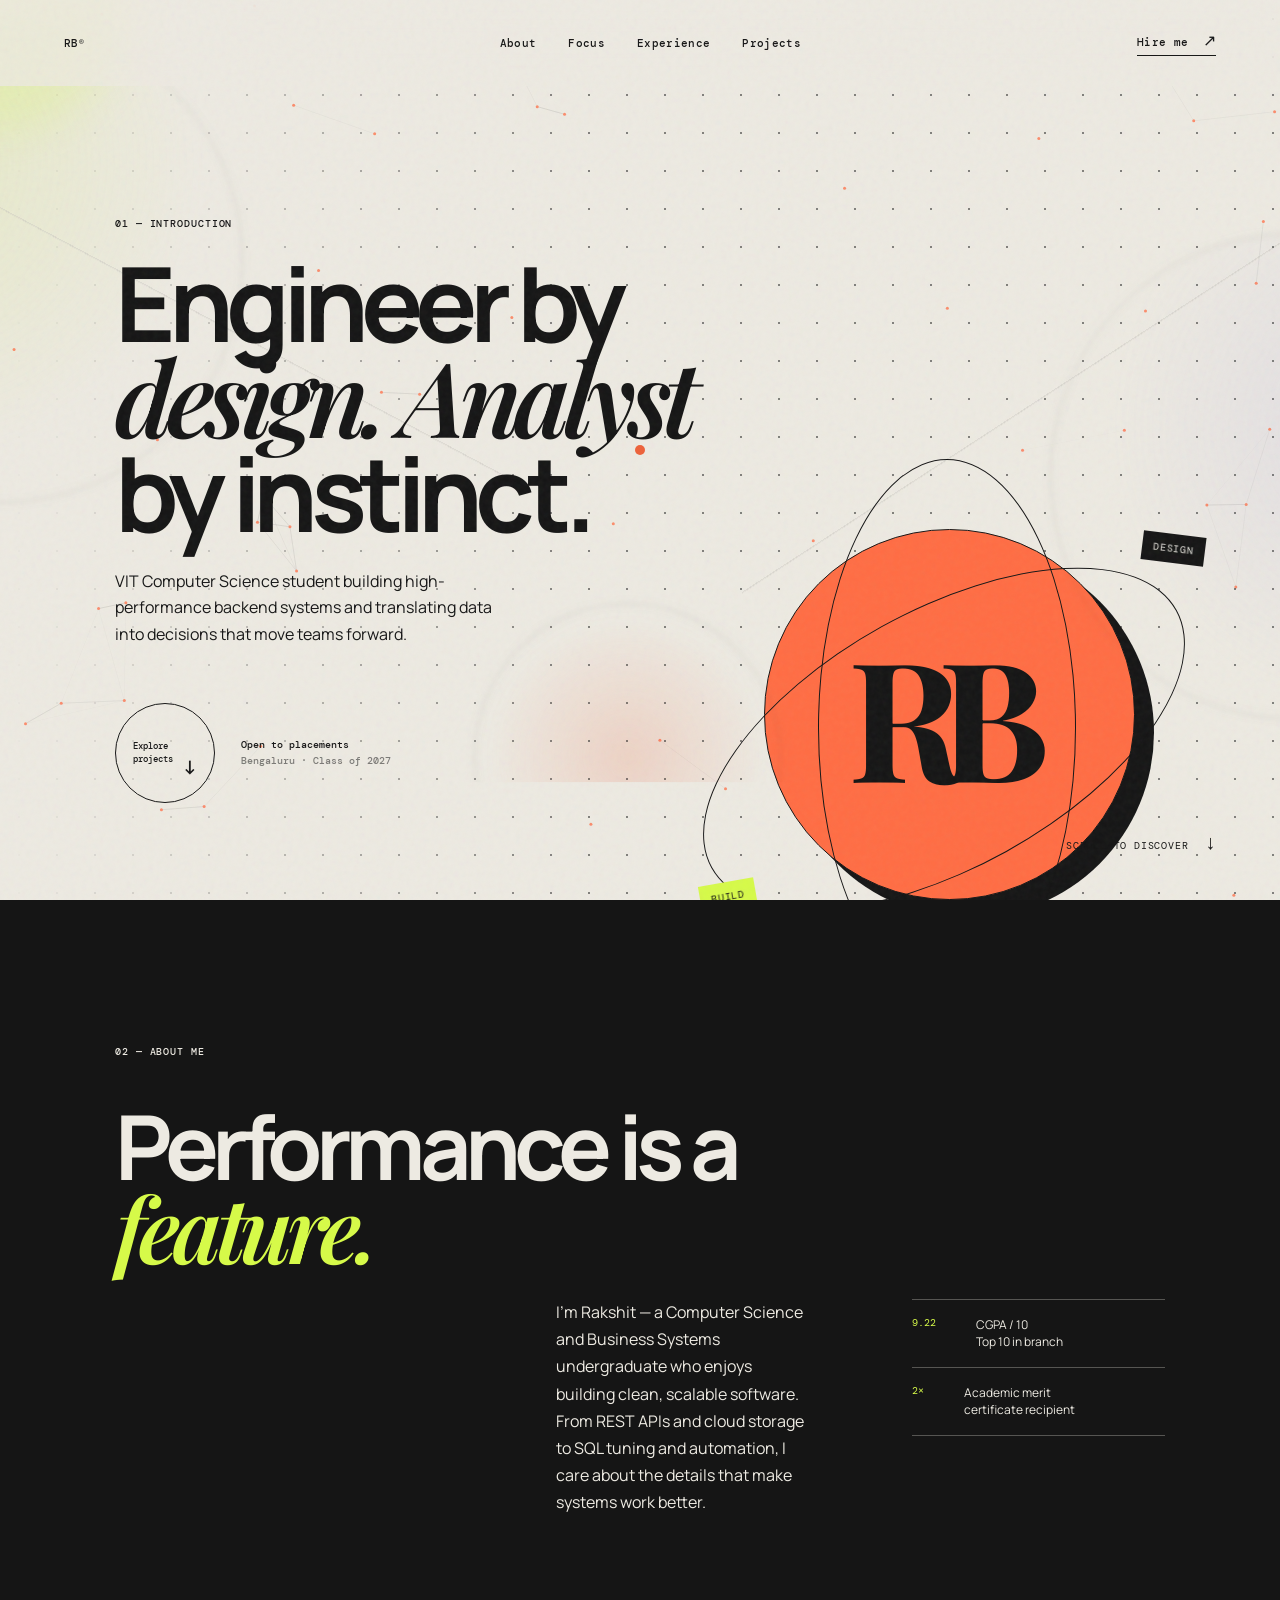
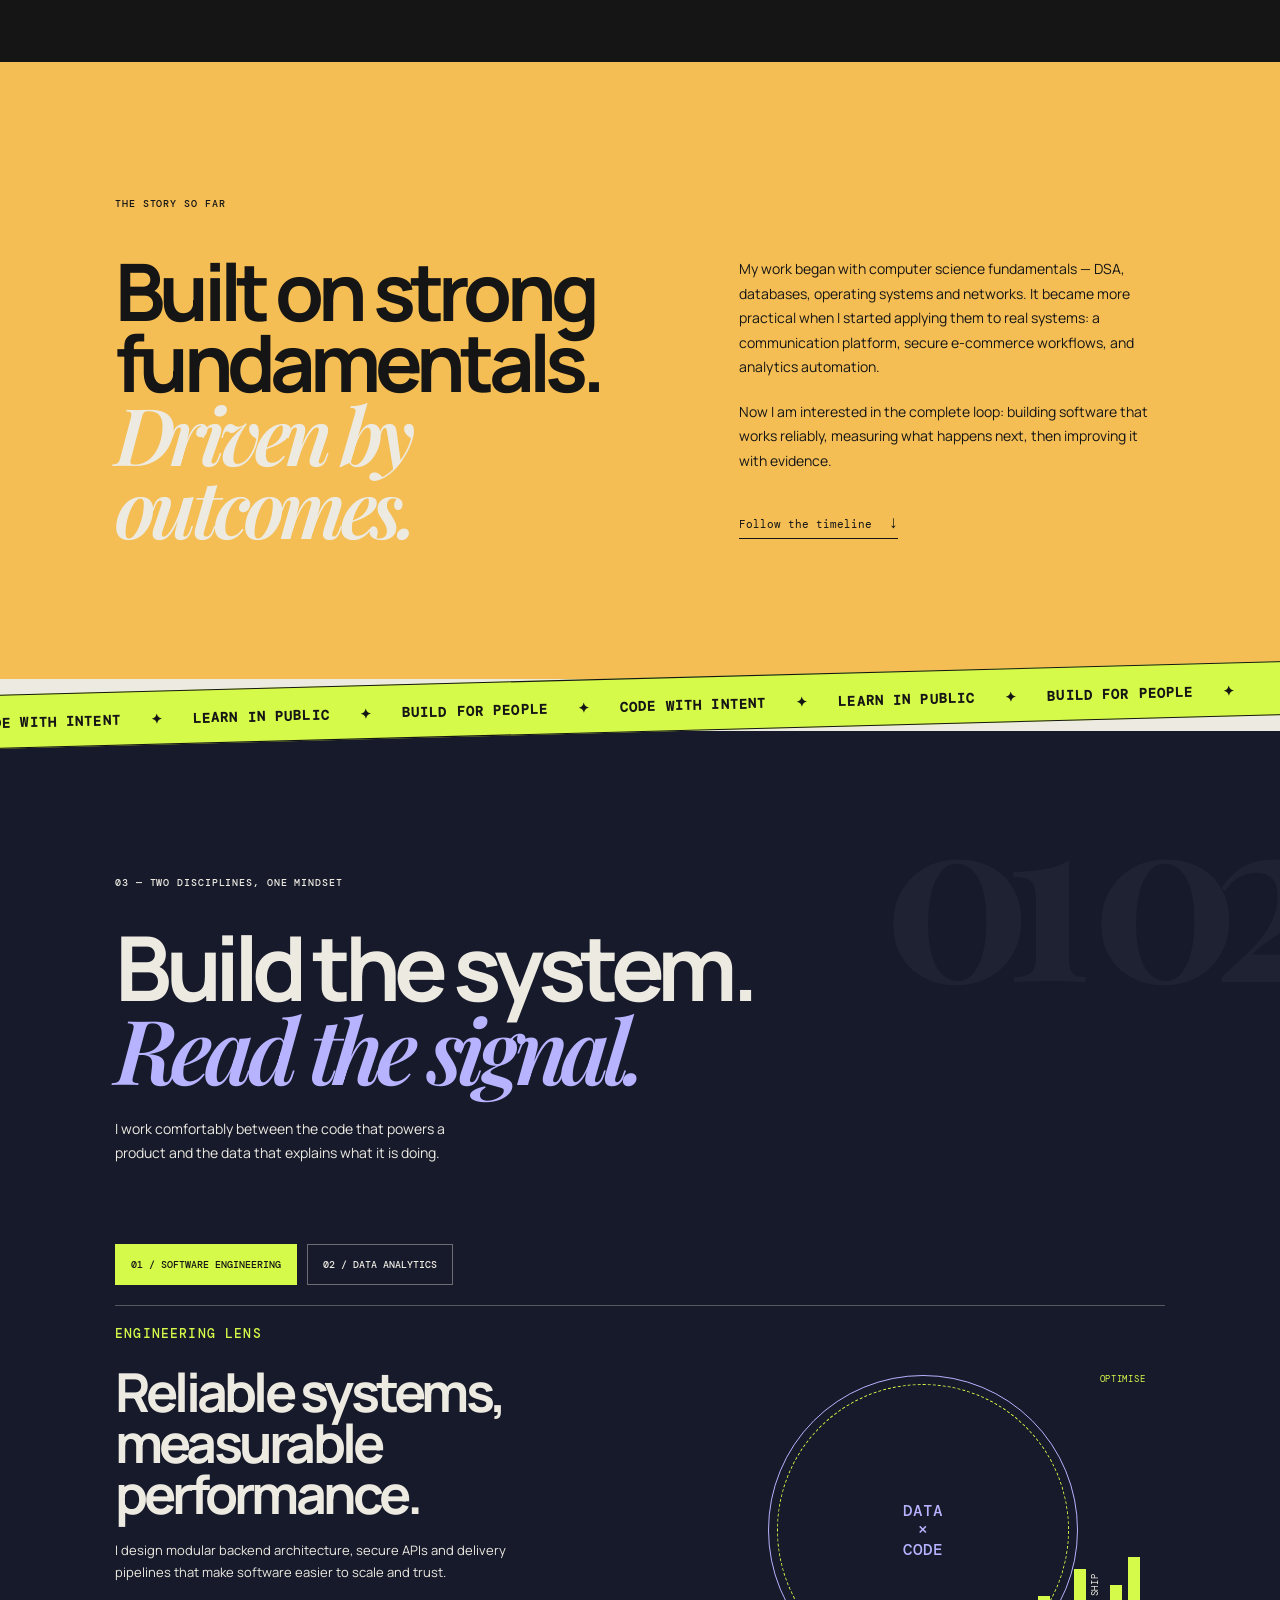
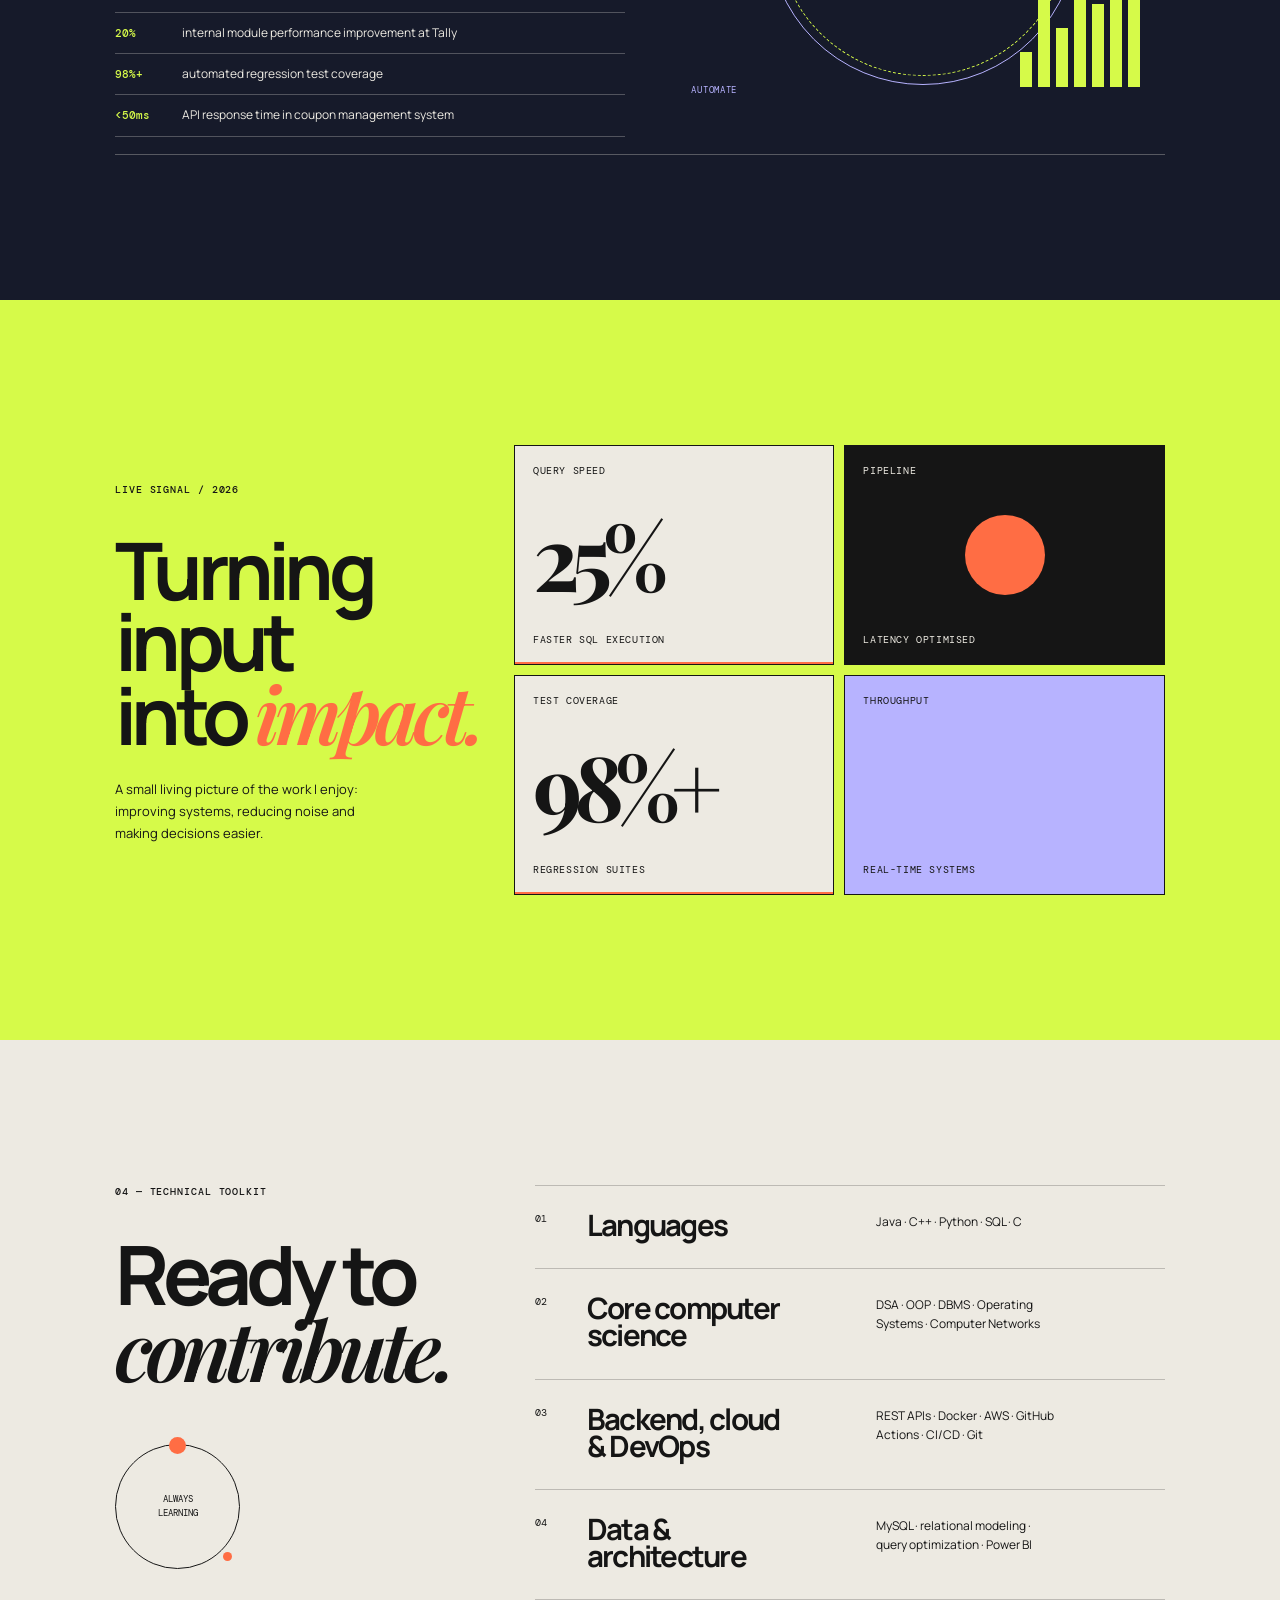
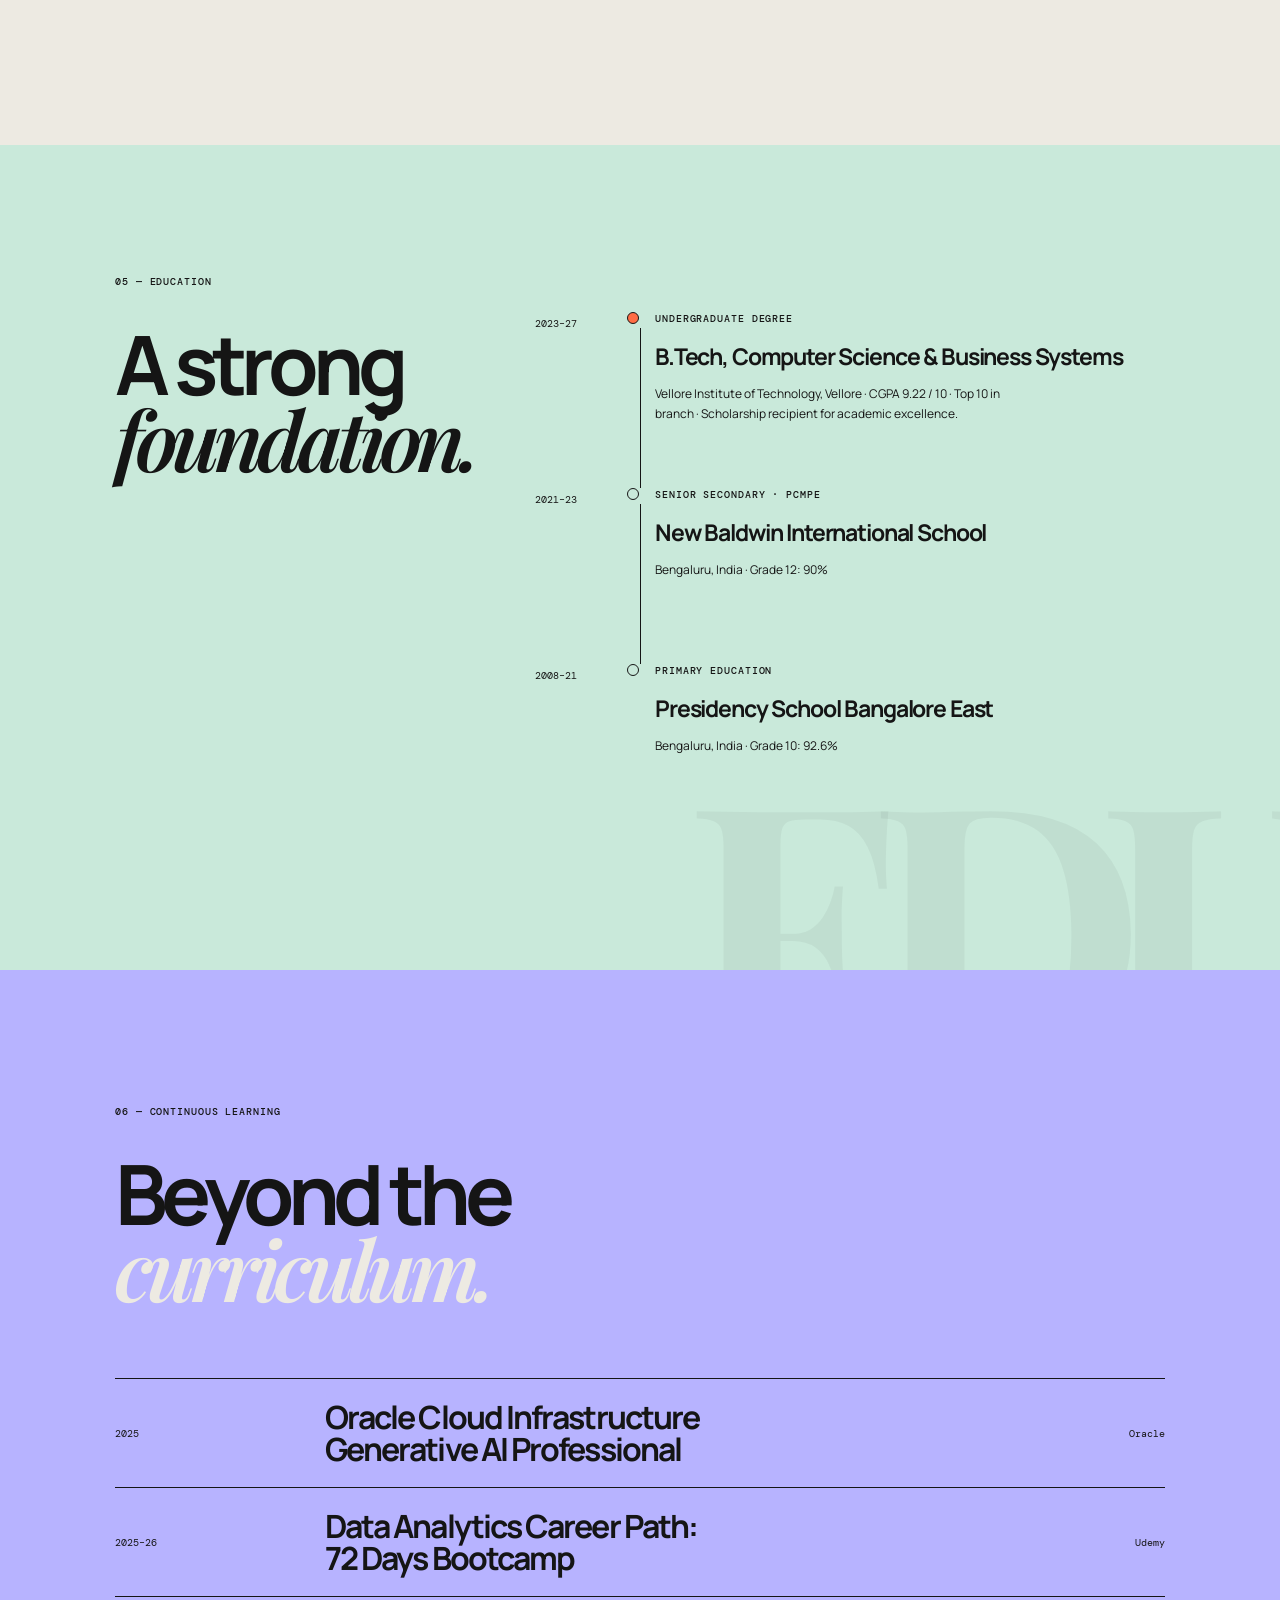
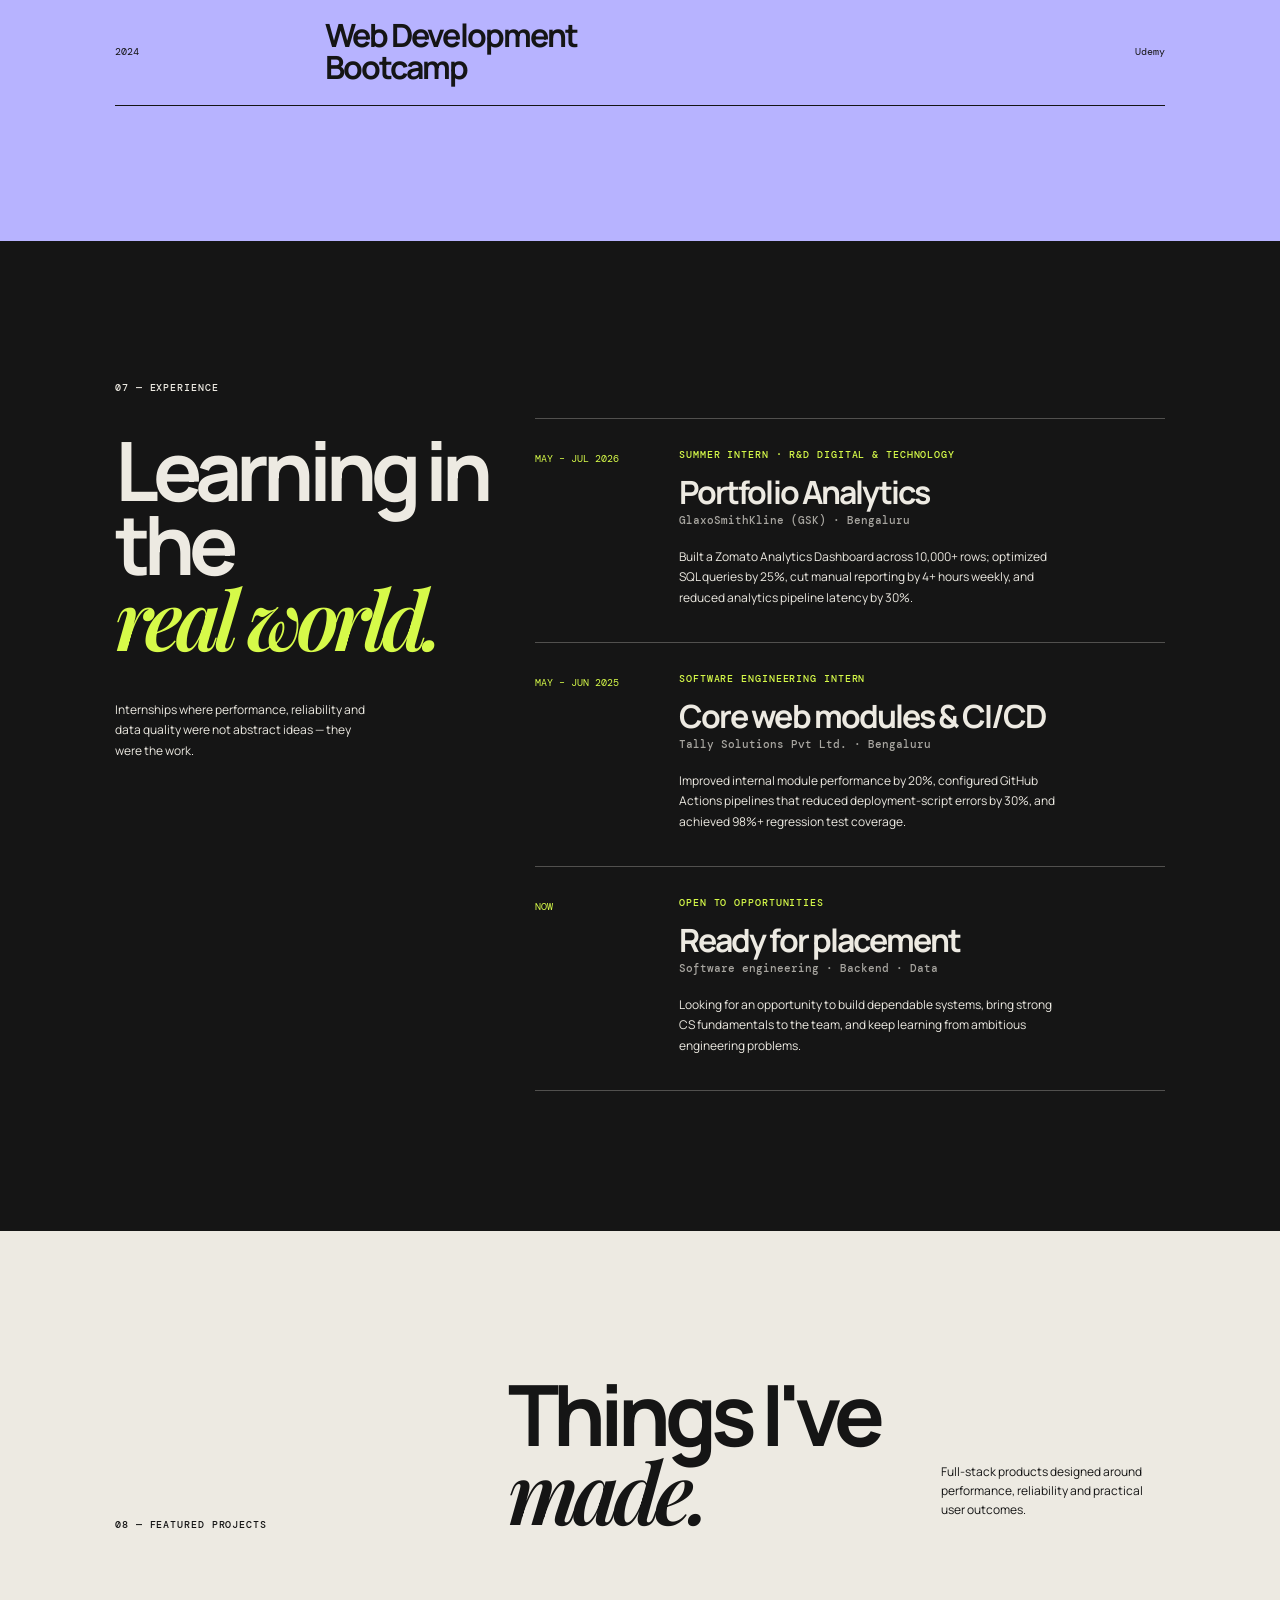
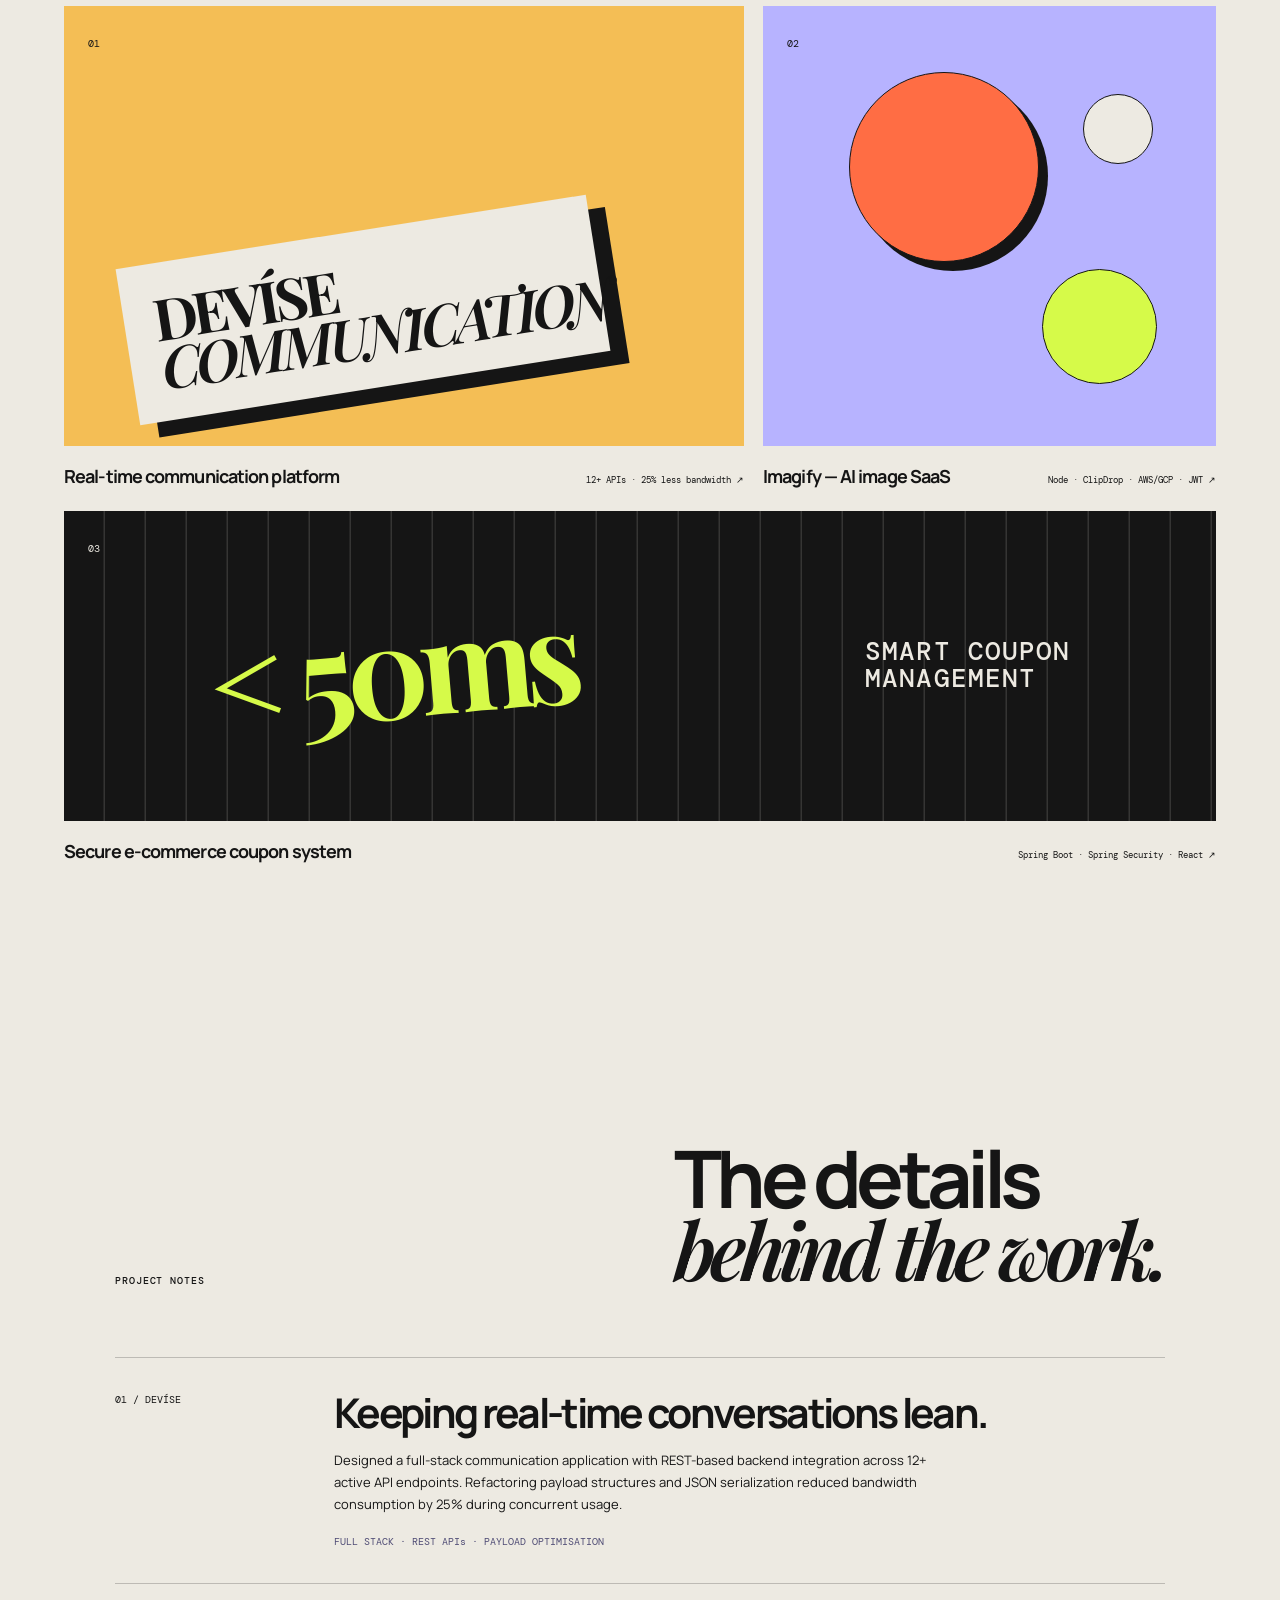
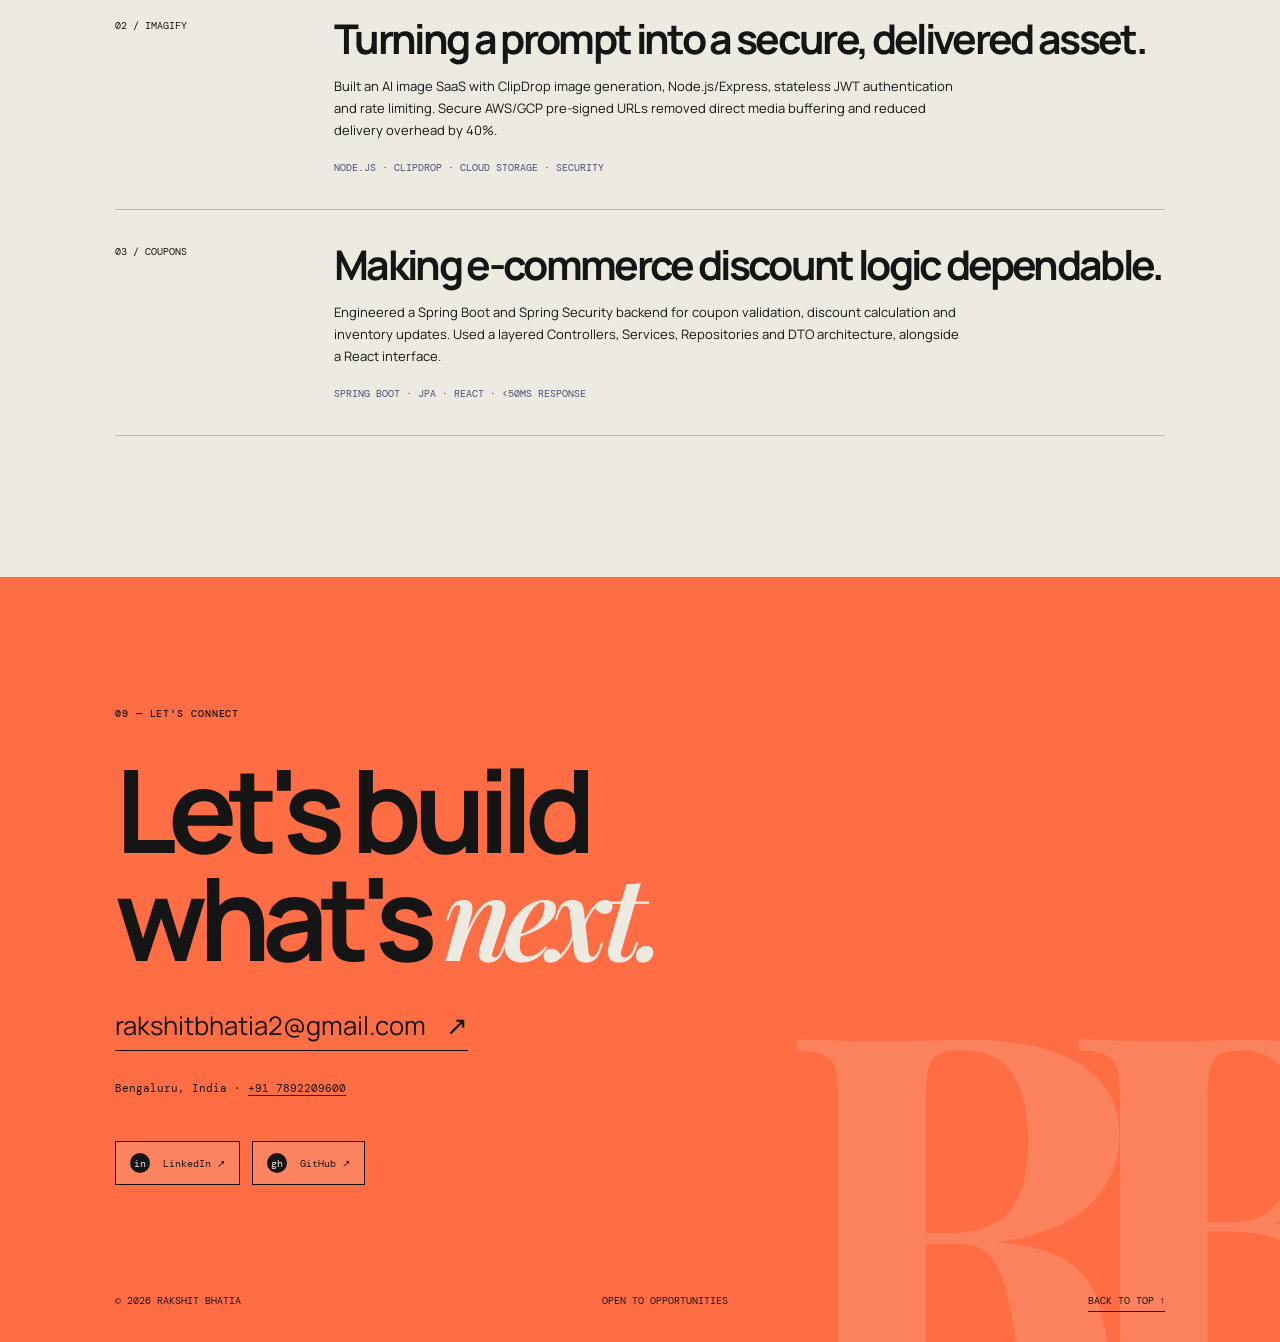
==== rakshitbhatia.com/index.html @ 1d76f24c "Add files via upload" ====
<!doctype html>
<html lang="en">
  <head>
    <meta charset="UTF-8" />
    <meta name="viewport" content="width=device-width, initial-scale=1.0" />
    <meta name="description" content="Rakshit Bhatia — Computer Science student at VIT building high-performance backend systems and data-driven products. Open to placements, Class of 2027." />
    <meta name="author" content="Rakshit Bhatia" />
    <meta name="theme-color" content="#edeae2" />
    <meta property="og:title" content="Rakshit Bhatia — Portfolio" />
    <meta property="og:description" content="Engineer by design. Analyst by instinct. Backend systems, data analytics, and full-stack projects." />
    <meta property="og:type" content="website" />
    <meta property="og:url" content="https://rakshitbhatia.com" />
    <meta name="twitter:card" content="summary" />
    <meta name="twitter:title" content="Rakshit Bhatia — Portfolio" />
    <meta name="twitter:description" content="VIT CS student · Backend engineering · Data analytics · Open to placements 2027" />
    <title>Rakshit Bhatia — Portfolio</title>
    <link rel="icon" href="favicon.svg" type="image/svg+xml" />
    <link rel="preconnect" href="https://fonts.googleapis.com" />
    <link rel="preconnect" href="https://fonts.gstatic.com" crossorigin />
    <link href="https://fonts.googleapis.com/css2?family=DM+Mono:wght@400;500&family=Manrope:wght@400;500;600;700;800&family=Playfair+Display:ital,wght@0,600;0,700;1,600;1,700&display=swap" rel="stylesheet" />
    <link rel="stylesheet" href="styles.css" />
    <link rel="stylesheet" href="enhancements.css" />
    <link rel="stylesheet" href="motion.css" />
    <link rel="stylesheet" href="resume.css" />
    <link rel="stylesheet" href="dual-track.css" />
    <link rel="stylesheet" href="credentials.css" />
    <link rel="stylesheet" href="story.css" />
    <link rel="stylesheet" href="interactive.css" />
    <link rel="stylesheet" href="ambient.css" />
  </head>
  <body>
    <a class="skip-link" href="#top">Skip to content</a>

    <div class="loader" aria-hidden="true"><span>RB</span><i></i></div>
    <div class="scroll-progress" aria-hidden="true"></div>
    <div class="cursor-dot" aria-hidden="true"></div>
    <div class="ambient-field" aria-hidden="true">
      <i class="ambient-orb orb-a"></i>
      <i class="ambient-orb orb-b"></i>
      <i class="ambient-orb orb-c"></i>
      <span class="ambient-line line-a"></span>
      <span class="ambient-line line-b"></span>
    </div>
    <div class="noise"></div>
    <div class="cursor-glow"></div>

    <header class="nav">
      <a class="brand" href="#top">RB<span>®</span></a>
      <button class="nav-toggle" type="button" aria-expanded="false" aria-controls="site-nav" aria-label="Open menu">
        <span></span><span></span>
      </button>
      <nav id="site-nav">
        <a href="#about">About</a>
        <a href="#impact">Focus</a>
        <a href="#experience">Experience</a>
        <a href="#work">Projects</a>
        <a class="nav-mobile-cta" href="#contact">Contact</a>
      </nav>
      <a class="nav-cta" href="#contact">Hire me <i>↗</i></a>
    </header>

    <main id="top">
      <section class="hero" aria-label="Introduction">
        <canvas class="particle-canvas" aria-hidden="true"></canvas>
        <div class="hero-orb orb-one"></div>
        <div class="hero-orb orb-two"></div>
        <div class="starfield" aria-hidden="true"></div>
        <div class="hero-copy">
          <p class="eyebrow reveal">01 — INTRODUCTION</p>
          <h1 class="reveal">Engineer by<br /><em>design. Analyst</em><br />by instinct.</h1>
          <p class="hero-description reveal">VIT Computer Science student building high-performance backend systems and translating data into decisions that move teams forward.</p>
          <div class="hero-bottom reveal">
            <a class="round-link magnetic" href="#work"><span>Explore<br />projects</span><b>↓</b></a>
            <p>Open to placements<br /><span>Bengaluru · Class of 2027</span></p>
          </div>
        </div>
        <div class="hero-art reveal">
          <div class="portrait-ring"><div class="portrait-initials">RB</div></div>
          <div class="orbit orbit-a"></div>
          <div class="orbit orbit-b"></div>
          <span class="tag tag-a">DESIGN</span>
          <span class="tag tag-b">BUILD</span>
          <span class="tag tag-c">IMAGINE</span>
        </div>
        <p class="scroll-note">SCROLL TO DISCOVER <span>↓</span></p>
      </section>

      <section class="statement" id="about">
        <p class="eyebrow reveal">02 — ABOUT ME</p>
        <h2 class="reveal">Performance is a<br /><em>feature.</em></h2>
        <div class="statement-grid">
          <p class="reveal">I'm Rakshit — a Computer Science and Business Systems undergraduate who enjoys building clean, scalable software. From REST APIs and cloud storage to SQL tuning and automation, I care about the details that make systems work better.</p>
          <div class="facts reveal">
            <div><b>9.22</b><span>CGPA / 10<br />Top 10 in branch</span></div>
            <div><b>2×</b><span>Academic merit<br />certificate recipient</span></div>
          </div>
        </div>
      </section>

      <section class="origin">
        <p class="eyebrow reveal">THE STORY SO FAR</p>
        <div class="origin-grid">
          <h2 class="reveal">Built on strong<br />fundamentals.<br /><em>Driven by outcomes.</em></h2>
          <div class="origin-copy reveal">
            <p>My work began with computer science fundamentals — DSA, databases, operating systems and networks. It became more practical when I started applying them to real systems: a communication platform, secure e-commerce workflows, and analytics automation.</p>
            <p>Now I am interested in the complete loop: building software that works reliably, measuring what happens next, then improving it with evidence.</p>
            <a href="#experience">Follow the timeline <span>↓</span></a>
          </div>
        </div>
      </section>

      <div class="marquee" aria-label="Core values">
        <div>CODE WITH INTENT <i>✦</i> LEARN IN PUBLIC <i>✦</i> BUILD FOR PEOPLE <i>✦</i> CODE WITH INTENT <i>✦</i> LEARN IN PUBLIC <i>✦</i> BUILD FOR PEOPLE <i>✦</i></div>
      </div>

      <section class="dual-track" id="impact">
        <div class="dual-heading">
          <p class="eyebrow reveal">03 — TWO DISCIPLINES, ONE MINDSET</p>
          <h2 class="reveal">Build the system.<br /><em>Read the signal.</em></h2>
          <p class="reveal">I work comfortably between the code that powers a product and the data that explains what it is doing.</p>
        </div>
        <div class="track-switch reveal" role="tablist" aria-label="Career focus">
          <button class="track-button active" role="tab" aria-selected="true" data-track="engineering">01 / SOFTWARE ENGINEERING</button>
          <button class="track-button" role="tab" aria-selected="false" data-track="analytics">02 / DATA ANALYTICS</button>
        </div>
        <div class="track-stage reveal">
          <div class="track-copy active" data-panel="engineering">
            <p class="type">ENGINEERING LENS</p>
            <h3>Reliable systems,<br />measurable performance.</h3>
            <p>I design modular backend architecture, secure APIs and delivery pipelines that make software easier to scale and trust.</p>
            <ul>
              <li><b>20%</b> internal module performance improvement at Tally</li>
              <li><b>98%+</b> automated regression test coverage</li>
              <li><b>&lt;50ms</b> API response time in coupon management system</li>
            </ul>
          </div>
          <div class="track-copy" data-panel="analytics">
            <p class="type">ANALYTICS LENS</p>
            <h3>From raw data<br />to useful clarity.</h3>
            <p>I model, query and automate data workflows so teams can spend less time assembling reports and more time acting on insight.</p>
            <ul>
              <li><b>10K+</b> operational records modelled in analytics dashboard</li>
              <li><b>25%</b> faster SQL query execution</li>
              <li><b>4+ hrs</b> manual reporting eliminated each week</li>
            </ul>
          </div>
          <div class="data-visual" aria-hidden="true">
            <div class="data-ring"><span>DATA<br />×<br />CODE</span></div>
            <div class="chart-bars"><i></i><i></i><i></i><i></i><i></i><i></i><i></i></div>
            <span class="data-label label-one">OPTIMISE</span>
            <span class="data-label label-two">AUTOMATE</span>
            <span class="data-label label-three">SHIP</span>
          </div>
        </div>
      </section>

      <section class="signal-lab" aria-label="Impact metrics">
        <div class="signal-copy">
          <p class="eyebrow reveal">LIVE SIGNAL / 2026</p>
          <h2 class="reveal">Turning input<br />into <em>impact.</em></h2>
          <p class="reveal">A small living picture of the work I enjoy: improving systems, reducing noise and making decisions easier.</p>
        </div>
        <div class="signal-grid reveal">
          <div class="signal-cell metric">
            <span>QUERY SPEED</span>
            <b data-count="25" data-suffix="%">0%</b>
            <small>FASTER SQL EXECUTION</small>
          </div>
          <div class="signal-cell pulse">
            <span>PIPELINE</span>
            <div class="pulse-core"></div>
            <small>LATENCY OPTIMISED</small>
          </div>
          <div class="signal-cell metric">
            <span>TEST COVERAGE</span>
            <b data-count="98" data-suffix="%+">0%+</b>
            <small>REGRESSION SUITES</small>
          </div>
          <div class="signal-cell waveform">
            <span>THROUGHPUT</span>
            <svg viewBox="0 0 240 80" preserveAspectRatio="none"><path d="M0 45 C22 45 22 15 45 15 S68 66 90 66 S111 24 135 24 S156 52 179 52 S200 9 240 9" /></svg>
            <small>REAL-TIME SYSTEMS</small>
          </div>
        </div>
      </section>

      <section class="skills-section" id="skills">
        <div class="skills-intro">
          <p class="eyebrow reveal">04 — TECHNICAL TOOLKIT</p>
          <h2 class="reveal">Ready to<br /><em>contribute.</em></h2>
          <div class="skill-orbit reveal"><span>ALWAYS<br />LEARNING</span></div>
        </div>
        <div class="skill-list">
          <div class="skill reveal"><span>01</span><h3>Languages</h3><p>Java · C++ · Python · SQL · C</p></div>
          <div class="skill reveal"><span>02</span><h3>Core computer<br />science</h3><p>DSA · OOP · DBMS · Operating Systems · Computer Networks</p></div>
          <div class="skill reveal"><span>03</span><h3>Backend, cloud<br />& DevOps</h3><p>REST APIs · Docker · AWS · GitHub Actions · CI/CD · Git</p></div>
          <div class="skill reveal"><span>04</span><h3>Data &<br />architecture</h3><p>MySQL · relational modeling · query optimization · Power BI</p></div>
        </div>
      </section>

      <section class="journey education" id="education">
        <div class="journey-heading">
          <p class="eyebrow reveal">05 — EDUCATION</p>
          <h2 class="reveal">A strong<br /><em>foundation.</em></h2>
        </div>
        <div class="timeline">
          <article class="timeline-item reveal">
            <div class="timeline-date">2023–27</div>
            <div class="timeline-dot"></div>
            <div>
              <p class="type">UNDERGRADUATE DEGREE</p>
              <h3>B.Tech, Computer Science & Business Systems</h3>
              <p>Vellore Institute of Technology, Vellore · CGPA 9.22 / 10 · Top 10 in branch · Scholarship recipient for academic excellence.</p>
            </div>
          </article>
          <article class="timeline-item reveal">
            <div class="timeline-date">2021–23</div>
            <div class="timeline-dot"></div>
            <div>
              <p class="type">SENIOR SECONDARY · PCMPE</p>
              <h3>New Baldwin International School</h3>
              <p>Bengaluru, India · Grade 12: 90%</p>
            </div>
          </article>
          <article class="timeline-item reveal">
            <div class="timeline-date">2008–21</div>
            <div class="timeline-dot"></div>
            <div>
              <p class="type">PRIMARY EDUCATION</p>
              <h3>Presidency School Bangalore East</h3>
              <p>Bengaluru, India · Grade 10: 92.6%</p>
            </div>
          </article>
        </div>
      </section>

      <section class="credentials">
        <p class="eyebrow reveal">06 — CONTINUOUS LEARNING</p>
        <h2 class="reveal">Beyond the<br /><em>curriculum.</em></h2>
        <div class="credential-list">
          <article class="credential reveal"><span>2025</span><h3>Oracle Cloud Infrastructure<br />Generative AI Professional</h3><p>Oracle</p></article>
          <article class="credential reveal"><span>2025–26</span><h3>Data Analytics Career Path:<br />72 Days Bootcamp</h3><p>Udemy</p></article>
          <article class="credential reveal"><span>2024</span><h3>Web Development<br />Bootcamp</h3><p>Udemy</p></article>
        </div>
      </section>

      <section class="experience" id="experience">
        <div class="experience-heading">
          <p class="eyebrow reveal">07 — EXPERIENCE</p>
          <h2 class="reveal">Learning in the<br /><em>real world.</em></h2>
          <p class="reveal">Internships where performance, reliability and data quality were not abstract ideas — they were the work.</p>
        </div>
        <div class="experience-list">
          <article class="experience-item reveal">
            <p class="experience-date">MAY – JUL 2026</p>
            <div>
              <p class="type">SUMMER INTERN · R&D DIGITAL & TECHNOLOGY</p>
              <h3>Portfolio Analytics</h3>
              <h4>GlaxoSmithKline (GSK) · Bengaluru</h4>
              <p>Built a Zomato Analytics Dashboard across 10,000+ rows; optimized SQL queries by 25%, cut manual reporting by 4+ hours weekly, and reduced analytics pipeline latency by 30%.</p>
            </div>
          </article>
          <article class="experience-item reveal">
            <p class="experience-date">MAY – JUN 2025</p>
            <div>
              <p class="type">SOFTWARE ENGINEERING INTERN</p>
              <h3>Core web modules & CI/CD</h3>
              <h4>Tally Solutions Pvt Ltd. · Bengaluru</h4>
              <p>Improved internal module performance by 20%, configured GitHub Actions pipelines that reduced deployment-script errors by 30%, and achieved 98%+ regression test coverage.</p>
            </div>
          </article>
          <article class="experience-item reveal">
            <p class="experience-date">NOW</p>
            <div>
              <p class="type">OPEN TO OPPORTUNITIES</p>
              <h3>Ready for placement</h3>
              <h4>Software engineering · Backend · Data</h4>
              <p>Looking for an opportunity to build dependable systems, bring strong CS fundamentals to the team, and keep learning from ambitious engineering problems.</p>
            </div>
          </article>
        </div>
      </section>

      <section class="work" id="work">
        <div class="work-header">
          <p class="eyebrow reveal">08 — FEATURED PROJECTS</p>
          <h2 class="reveal">Things I've<br /><em>made.</em></h2>
          <p class="reveal">Full-stack products designed around performance, reliability and practical user outcomes.</p>
        </div>
        <div class="project-grid">
          <a class="project project-one reveal" href="https://devisecommunication.com" target="_blank" rel="noreferrer">
            <div class="project-visual"><span class="project-number">01</span><div class="abstract-card">DEVÍSE<br /><i>COMMUNICATION</i></div></div>
            <div class="project-meta"><h3>Real-time communication platform</h3><span>12+ APIs · 25% less bandwidth ↗</span></div>
          </a>
          <a class="project project-two reveal" href="https://github.com/sword-cutters/imagify" target="_blank" rel="noreferrer">
            <div class="project-visual"><span class="project-number">02</span><div class="spheres"><i></i><i></i><i></i></div></div>
            <div class="project-meta"><h3>Imagify — AI image SaaS</h3><span>Node · ClipDrop · AWS/GCP · JWT ↗</span></div>
          </a>
          <a class="project project-three reveal" href="https://github.com/sword-cutters/smart-coupon-management" target="_blank" rel="noreferrer">
            <div class="project-visual"><span class="project-number">03</span><div class="coupon-art"><b>&lt; 50ms</b><span>SMART COUPON<br />MANAGEMENT</span></div></div>
            <div class="project-meta"><h3>Secure e-commerce coupon system</h3><span>Spring Boot · Spring Security · React ↗</span></div>
          </a>
        </div>
      </section>

      <section class="case-studies">
        <div class="case-heading">
          <p class="eyebrow reveal">PROJECT NOTES</p>
          <h2 class="reveal">The details<br /><em>behind the work.</em></h2>
        </div>
        <div class="case-list">
          <article class="case reveal">
            <span>01 / DEVÍSE</span>
            <div>
              <h3>Keeping real-time conversations lean.</h3>
              <p>Designed a full-stack communication application with REST-based backend integration across 12+ active API endpoints. Refactoring payload structures and JSON serialization reduced bandwidth consumption by 25% during concurrent usage.</p>
              <p class="case-tags">FULL STACK · REST APIs · PAYLOAD OPTIMISATION</p>
            </div>
          </article>
          <article class="case reveal">
            <span>02 / IMAGIFY</span>
            <div>
              <h3>Turning a prompt into a secure, delivered asset.</h3>
              <p>Built an AI image SaaS with ClipDrop image generation, Node.js/Express, stateless JWT authentication and rate limiting. Secure AWS/GCP pre-signed URLs removed direct media buffering and reduced delivery overhead by 40%.</p>
              <p class="case-tags">NODE.JS · CLIPDROP · CLOUD STORAGE · SECURITY</p>
            </div>
          </article>
          <article class="case reveal">
            <span>03 / COUPONS</span>
            <div>
              <h3>Making e-commerce discount logic dependable.</h3>
              <p>Engineered a Spring Boot and Spring Security backend for coupon validation, discount calculation and inventory updates. Used a layered Controllers, Services, Repositories and DTO architecture, alongside a React interface.</p>
              <p class="case-tags">SPRING BOOT · JPA · REACT · &lt;50MS RESPONSE</p>
            </div>
          </article>
        </div>
      </section>

      <section class="closing" id="contact">
        <p class="eyebrow reveal">09 — LET'S CONNECT</p>
        <h2 class="reveal">Let's build<br />what's <em>next.</em></h2>
        <a class="email-link reveal" href="mailto:rakshitbhatia2@gmail.com">rakshitbhatia2@gmail.com <span>↗</span></a>
        <p class="contact-detail reveal">Bengaluru, India · <a href="tel:+917892209600">+91 7892209600</a></p>
        <div class="social-links reveal">
          <a class="magnetic" href="https://www.linkedin.com/in/rakshit-bhatia-1b72002b2/" target="_blank" rel="noreferrer"><span>in</span> LinkedIn ↗</a>
          <a class="magnetic" href="https://github.com/sword-cutters" target="_blank" rel="noreferrer"><span>gh</span> GitHub ↗</a>
        </div>
        <footer>
          <span>© 2026 RAKSHIT BHATIA</span>
          <span>OPEN TO OPPORTUNITIES</span>
          <div><a href="#top">BACK TO TOP ↑</a></div>
        </footer>
      </section>
    </main>

    <script src="script.js?v=2"></script>
    <script src="interactive.js?v=2"></script>
    <script src="ambient.js?v=2"></script>
  </body>
</html>
---- rakshitbhatia.com/styles.css ----
:root{--ink:#151515;--paper:#edeae2;--lime:#d6fa49;--orange:#ff6d44;--line:rgba(21,21,21,.22)}*{box-sizing:border-box}html{scroll-behavior:smooth}body{margin:0;background:var(--paper);color:var(--ink);font-family:Manrope,sans-serif;overflow-x:hidden}.noise{position:fixed;inset:0;opacity:.08;pointer-events:none;z-index:5;background-image:url("data:image/svg+xml,%3Csvg viewBox='0 0 180 180' xmlns='http://www.w3.org/2000/svg'%3E%3Cfilter id='n'%3E%3CfeTurbulence type='fractalNoise' baseFrequency='.9' numOctaves='4' stitchTiles='stitch'/%3E%3C/filter%3E%3Crect width='100%25' height='100%25' filter='url(%23n)' opacity='.6'/%3E%3C/svg%3E")}.cursor-glow{width:260px;height:260px;background:rgba(214,250,73,.20);border-radius:50%;position:fixed;pointer-events:none;transform:translate(-50%,-50%);filter:blur(22px);z-index:0;transition:left .13s ease-out,top .13s ease-out}.nav{height:86px;position:absolute;z-index:2;top:0;width:100%;padding:0 5vw;display:flex;align-items:center;justify-content:space-between}.brand{font-weight:800;font-size:27px;letter-spacing:-2px;color:inherit;text-decoration:none}.brand span{font-size:8px;vertical-align:top;letter-spacing:0}.nav nav{display:flex;gap:32px;margin-left:80px}.nav a{font:500 11px 'DM Mono';letter-spacing:.03em;color:inherit;text-decoration:none}.nav-cta{border-bottom:1px solid var(--ink);padding-bottom:4px}.nav-cta i{font-style:normal;font-size:16px;margin-left:7px}.hero{min-height:100vh;position:relative;isolation:isolate;overflow:hidden;padding:170px 9vw 50px;display:flex;align-items:center}.hero-copy{width:62%;z-index:1}.eyebrow,.type{font:500 10px 'DM Mono';letter-spacing:.09em;margin:0}.hero h1,h2{font-size:clamp(55px,8.1vw,126px);letter-spacing:-.072em;line-height:.9;font-weight:700;margin:26px 0 29px}.hero h1 em,h2 em{font-family:'Playfair Display';font-weight:600}.hero-description{font-size:16px;line-height:1.65;max-width:385px;margin:0}.hero-bottom{margin-top:55px;display:flex;align-items:center;gap:26px}.round-link{width:100px;height:100px;border:1px solid var(--ink);border-radius:50%;color:inherit;text-decoration:none;display:flex;flex-direction:column;justify-content:center;padding:17px;transition:.35s}.round-link:hover{background:var(--ink);color:var(--lime);transform:rotate(8deg)}.round-link span{font:500 9px 'DM Mono';line-height:1.45}.round-link b{font-size:19px;align-self:flex-end;line-height:0}.hero-bottom p{font:500 10px 'DM Mono';line-height:1.6}.hero-bottom p span{opacity:.52}.hero-art{position:absolute;right:5vw;top:51%;transform:translateY(-43%);width:min(42vw,570px);aspect-ratio:1;z-index:-1}.portrait-ring{width:69%;aspect-ratio:1;border:1px solid var(--ink);border-radius:50%;position:absolute;left:16%;top:13%;display:grid;place-items:center;background:var(--orange);box-shadow:19px 18px 0 var(--ink)}.portrait-initials{font:700 clamp(80px,13vw,190px)/1 'Playfair Display';letter-spacing:-.15em;margin-left:-.15em}.orbit{position:absolute;border:1px solid var(--ink);border-radius:50%;animation:spin 20s linear infinite}.orbit-a{width:99%;height:48%;top:28%;transform:rotate(-29deg)}.orbit-b{width:48%;height:100%;left:26%;animation-duration:16s;animation-direction:reverse}.tag{position:absolute;background:var(--ink);color:var(--paper);font:10px 'DM Mono';letter-spacing:.08em;padding:8px 11px}.tag-a{top:14%;right:2%;transform:rotate(7deg)}.tag-b{bottom:16%;left:4%;background:var(--lime);color:var(--ink);transform:rotate(-10deg)}.tag-c{right:9%;bottom:9%;transform:rotate(12deg)}.scroll-note{position:absolute;bottom:35px;right:5vw;font:10px 'DM Mono';letter-spacing:.08em}.scroll-note span{font-size:20px;margin-left:10px}.statement{padding:145px 9vw;background:var(--ink);color:var(--paper)}.statement h2{font-size:clamp(46px,7vw,100px);margin-top:48px}.statement h2 em{color:var(--lime)}.statement-grid{display:grid;grid-template-columns:1fr 1fr;margin-left:42%;gap:8vw}.statement-grid>p{font-size:16px;line-height:1.7;margin:0}.facts{border-top:1px solid rgba(237,234,226,.3)}.facts div{display:flex;gap:40px;padding:16px 0;border-bottom:1px solid rgba(237,234,226,.3)}.facts b{font:400 10px 'DM Mono';color:var(--lime)}.facts span{font-size:12px;line-height:1.45}.skills-section{padding:145px 9vw;display:grid;grid-template-columns:40% 60%}.skills-intro h2{font-size:clamp(48px,6.4vw,94px);margin-top:40px}.skill{display:grid;grid-template-columns:52px 1fr 1fr;align-items:start;padding:26px 0 29px;border-top:1px solid var(--line);transition:padding .3s}.skill:last-child{border-bottom:1px solid var(--line)}.skill:hover{padding-left:12px;background:rgba(214,250,73,.25)}.skill span,.project-number{font:10px 'DM Mono'}.skill h3{font-size:clamp(22px,2.3vw,35px);letter-spacing:-.06em;line-height:.92;margin:0}.skill p{font-size:12px;line-height:1.6;max-width:180px;margin:0}.journey{padding:130px 9vw;background:#c9e9da;display:grid;grid-template-columns:40% 60%}.journey h2{font-size:clamp(50px,6.4vw,94px);margin-top:40px}.timeline{padding-top:37px}.timeline-item{display:grid;grid-template-columns:92px 28px 1fr;min-height:176px;position:relative}.timeline-item:not(:last-child):after{content:'';position:absolute;left:105px;top:16px;height:calc(100% - 16px);border-left:1px solid var(--ink)}.timeline-date{font:10px 'DM Mono';padding-top:5px}.timeline-dot{width:12px;height:12px;border:1px solid var(--ink);background:#c9e9da;border-radius:50%;z-index:1}.timeline-item:first-child .timeline-dot{background:var(--orange)}.timeline-item h3{font-size:23px;letter-spacing:-.05em;margin:15px 0 12px}.timeline-item div:last-child>p:last-child{font-size:12px;line-height:1.7;max-width:350px;margin:0}.work{padding:145px 5vw 135px}.work-header{padding-left:4vw;display:grid;grid-template-columns:1fr 1.1fr .7fr;align-items:end}.work-header h2{font-size:clamp(50px,6.6vw,96px);margin:0}.work-header>p:last-child{font-size:12px;line-height:1.6;max-width:210px}.project-grid{margin-top:75px;display:grid;grid-template-columns:1.2fr .8fr;gap:19px}.project{text-decoration:none;color:inherit}.project-visual{height:440px;position:relative;padding:24px;overflow:hidden}.project-one .project-visual{background:#f4be55}.project-two .project-visual{background:#b7b3ff}.project-number{position:relative;z-index:1}.abstract-card{font:700 clamp(34px,4.5vw,72px)/.85 'Playfair Display';letter-spacing:-.08em;position:absolute;left:9%;bottom:13%;width:70%;padding:30px;background:var(--paper);transform:rotate(-9deg);box-shadow:17px 15px 0 var(--ink);transition:transform .5s}.abstract-card i{font-weight:600}.project:hover .abstract-card{transform:rotate(-3deg) translateY(-8px)}.spheres{position:absolute;inset:0}.spheres i{display:block;position:absolute;border-radius:50%;border:1px solid var(--ink);background:var(--orange);transition:transform .5s}.spheres i:nth-child(1){width:190px;height:190px;top:15%;left:19%;box-shadow:9px 9px 0 var(--ink)}.spheres i:nth-child(2){width:115px;height:115px;bottom:14%;right:13%;background:var(--lime)}.spheres i:nth-child(3){width:70px;height:70px;top:20%;right:14%;background:var(--paper)}.project:hover .spheres i:nth-child(1){transform:translate(17px,-9px)}.project:hover .spheres i:nth-child(2){transform:translate(-15px,6px)}.project-meta{padding:18px 0 4px;display:flex;justify-content:space-between;align-items:baseline}.project-meta h3{font-size:18px;letter-spacing:-.05em;margin:0}.project-meta span{font:9px 'DM Mono'}.closing{min-height:85vh;padding:130px 9vw 35px;background:var(--orange);display:flex;flex-direction:column;justify-content:space-between}.closing h2{font-size:clamp(60px,9vw,140px);margin:30px 0}.closing h2 em{color:var(--paper)}.email-link{font-size:clamp(16px,2vw,28px);color:inherit;text-decoration:none;border-bottom:1px solid var(--ink);width:max-content;padding-bottom:7px}.email-link span{margin-left:15px}footer{display:flex;justify-content:space-between;align-items:end;font:10px 'DM Mono';margin-top:100px}footer div a{color:inherit;text-decoration:none;border-bottom:1px solid var(--ink);padding-bottom:4px}@keyframes spin{to{transform:rotate(331deg)}}.reveal{opacity:0;transform:translateY(25px);transition:opacity .75s ease,transform .75s ease}.reveal.in-view{opacity:1;transform:none}@media(max-width:720px){.nav{padding:0 6vw}.nav nav{display:none}.hero{padding:140px 7vw 70px;min-height:780px}.hero-copy{width:100%}.hero h1{font-size:63px}.hero-art{width:86vw;right:-16vw;top:61%;opacity:.9}.hero-description{max-width:275px}.scroll-note{right:7vw}.statement,.skills-section,.journey,.closing{padding-left:7vw;padding-right:7vw}.statement{padding-top:100px;padding-bottom:100px}.statement-grid,.skills-section,.journey{display:block;margin-left:0}.statement-grid{margin-top:50px}.facts{margin-top:45px}.skills-section{padding-top:100px;padding-bottom:100px}.skill-list{margin-top:55px}.skill{grid-template-columns:38px 1fr;gap:15px}.skill p{grid-column:2;margin-top:15px}.journey{padding-top:100px;padding-bottom:80px}.timeline{margin-top:45px}.timeline-item{grid-template-columns:70px 23px 1fr}.timeline-item:not(:last-child):after{left:81px}.work{padding:100px 7vw}.work-header{padding:0;display:block}.work-header h2{margin:30px 0}.project-grid{grid-template-columns:1fr;margin-top:50px}.project-visual{height:340px}.project-meta{display:block}.project-meta span{display:block;margin-top:8px}.closing{min-height:680px;padding-top:100px}.closing h2{font-size:65px}.cursor-glow{display:none}footer{display:block;margin-top:60px;line-height:2}footer div{margin-top:15px}}
---- rakshitbhatia.com/enhancements.css ----
html{scroll-padding-top:92px}.skip-link{position:absolute;top:-100%;left:16px;z-index:100;padding:10px 16px;background:var(--ink);color:var(--lime);font:500 11px 'DM Mono';text-decoration:none;border-radius:4px;transition:top .2s}.skip-link:focus{top:16px;outline:2px solid var(--lime);outline-offset:2px}:focus-visible{outline:2px solid var(--orange);outline-offset:3px}:focus:not(:focus-visible){outline:none}.nav-toggle{display:none;position:relative;z-index:12;width:38px;height:38px;padding:0;border:1px solid var(--ink);border-radius:50%;background:transparent;cursor:pointer;margin-left:auto;margin-right:12px}.nav-toggle span{display:block;width:14px;height:1px;background:var(--ink);margin:0 auto;transition:transform .3s,opacity .3s}.nav-toggle span+span{margin-top:5px}.nav-toggle[aria-expanded=true] span:first-child{transform:translateY(3px) rotate(45deg)}.nav-toggle[aria-expanded=true] span:last-child{transform:translateY(-3px) rotate(-45deg)}.nav-mobile-cta{display:none!important}.nav{position:fixed;background:rgba(237,234,226,.78);backdrop-filter:blur(13px);border-bottom:1px solid transparent;transition:border-color .25s,background .25s}.nav.scrolled{border-color:var(--line);background:rgba(237,234,226,.93)}.experience{padding:140px 9vw;background:var(--ink);color:var(--paper);display:grid;grid-template-columns:40% 60%}.experience-heading h2{font-size:clamp(50px,6.4vw,94px);margin-top:40px}.experience-heading h2 em{color:var(--lime)}.experience-heading>p:last-child{max-width:255px;font-size:12px;line-height:1.7;margin-top:42px}.experience-list{padding-top:37px}.experience-item{display:grid;grid-template-columns:120px 1fr;gap:24px;border-top:1px solid rgba(237,234,226,.28);padding:29px 0 34px}.experience-item:last-child{border-bottom:1px solid rgba(237,234,226,.28)}.experience-date{font:10px 'DM Mono';color:var(--lime);margin:4px 0 0}.experience-item .type{color:var(--lime)}.experience-item h3{font-size:clamp(22px,2.5vw,35px);letter-spacing:-.06em;line-height:1;margin:15px 0 5px}.experience-item h4{font:500 11px 'DM Mono';margin:0;opacity:.68}.experience-item div>p:last-child{font-size:12px;max-width:380px;line-height:1.7;margin:20px 0 0}.reveal{will-change:opacity,transform}@media(max-width:720px){.nav-toggle{display:block}.nav-cta{display:none}.nav-mobile-cta{display:block!important;margin-top:24px;padding-top:24px;border-top:1px solid var(--line);font-weight:600}.nav nav{position:fixed;inset:0;top:0;background:rgba(237,234,226,.97);backdrop-filter:blur(16px);z-index:11;flex-direction:column;align-items:flex-start;justify-content:center;padding:100px 10vw 40px;gap:28px;margin-left:0;opacity:0;visibility:hidden;pointer-events:none;transition:opacity .35s,visibility .35s}.nav nav.open{opacity:1;visibility:visible;pointer-events:auto}.nav nav a{font-size:clamp(22px,6vw,32px);letter-spacing:-.02em}.nav nav a:after{bottom:-4px;height:2px}.experience{display:block;padding:100px 7vw}.experience-list{margin-top:45px}.experience-item{grid-template-columns:1fr;gap:14px}.experience-heading>p:last-child{margin-top:30px}}
---- rakshitbhatia.com/motion.css ----
body{cursor:default}.loader{position:fixed;inset:0;background:var(--ink);color:var(--paper);z-index:20;display:grid;place-items:center;transition:opacity .8s ease,visibility .8s ease;pointer-events:none}.loader span{font:700 11vw 'Playfair Display';letter-spacing:-.12em;animation:loaderPulse 1.1s ease-in-out infinite alternate}.loader i{position:absolute;bottom:12vh;width:12vw;max-width:170px;height:2px;background:var(--lime);transform-origin:left;animation:loadLine 1.2s ease-out forwards}.loader.done{opacity:0;visibility:hidden}.scroll-progress{height:3px;background:var(--lime);position:fixed;top:0;left:0;width:0;z-index:21;mix-blend-mode:multiply}.hero{perspective:1200px}.hero-art{transition:transform .25s ease-out}.starfield{position:absolute;inset:0;z-index:-2;opacity:.5;background-image:radial-gradient(var(--ink) 1px,transparent 1px);background-size:38px 38px;mask-image:linear-gradient(to right,transparent 0%,#000 45%,#000 100%);animation:starDrift 12s linear infinite}.hero h1{animation:heroEnter 1s cubic-bezier(.2,.8,.2,1) both}.marquee{overflow:hidden;background:var(--lime);white-space:nowrap;border-top:1px solid var(--ink);border-bottom:1px solid var(--ink);padding:14px 0;transform:rotate(-1.5deg) scale(1.04);position:relative;z-index:3}.marquee div{font:600 13px 'DM Mono';letter-spacing:.06em;display:inline-block;animation:marquee 26s linear infinite}.marquee i{font-style:normal;padding:0 20px}.skill-orbit{width:125px;height:125px;border:1px solid var(--ink);border-radius:50%;display:grid;place-items:center;margin-top:55px;position:relative;animation:spin 12s linear infinite}.skill-orbit:before,.skill-orbit:after{content:'';position:absolute;border-radius:50%;background:var(--orange)}.skill-orbit:before{width:17px;height:17px;top:-8px}.skill-orbit:after{width:9px;height:9px;bottom:7px;right:7px}.skill-orbit span{font:9px 'DM Mono';line-height:1.45;text-align:center;animation:spinBack 12s linear infinite}.education{position:relative;overflow:hidden}.education:after{content:'EDU';font:700 28vw/.8 'Playfair Display';letter-spacing:-.12em;position:absolute;right:-2vw;bottom:-7vw;color:rgba(21,21,21,.045);pointer-events:none}.experience-item{transition:transform .4s ease,background .4s ease}.experience-item:hover{transform:translateX(12px);background:rgba(214,250,73,.07)}.project-visual:after{content:'';position:absolute;inset:-30%;background:linear-gradient(110deg,transparent 40%,rgba(255,255,255,.55) 50%,transparent 60%);transform:translateX(-100%) rotate(4deg);transition:transform .8s ease}.project:hover .project-visual:after{transform:translateX(100%) rotate(4deg)}.project{transition:transform .45s cubic-bezier(.2,.8,.2,1)}.project:hover{transform:translateY(-14px)}.closing{position:relative;overflow:hidden}.closing:after{content:'RB';font:700 43vw/.65 'Playfair Display';letter-spacing:-.18em;color:rgba(237,234,226,.16);position:absolute;right:-4vw;bottom:-3vw;pointer-events:none}.closing>*{position:relative;z-index:1}@keyframes loaderPulse{to{color:var(--lime);transform:scale(1.05)}}@keyframes loadLine{from{transform:scaleX(0)}to{transform:scaleX(1)}}@keyframes heroEnter{from{opacity:0;transform:translateY(55px) skewY(5deg)}to{opacity:1;transform:none}}@keyframes starDrift{to{background-position:76px 76px}}@keyframes marquee{to{transform:translateX(-50%)}}@keyframes spinBack{to{transform:rotate(-360deg)}}@media(prefers-reduced-motion:reduce){*,*:before,*:after{animation-duration:.01ms!important;transition-duration:.01ms!important}}@media(max-width:720px){.skill-orbit{margin:35px 0}.marquee{padding:11px 0}.marquee div{font-size:10px}.starfield{mask-image:none;opacity:.16}}
---- rakshitbhatia.com/resume.css ----
.project-three{grid-column:1/-1}.project-three .project-visual{height:310px;background:var(--ink);color:var(--paper)}.coupon-art{position:absolute;inset:0;display:flex;align-items:center;justify-content:space-around;background:repeating-linear-gradient(90deg,transparent 0 39px,rgba(237,234,226,.15) 40px 41px)}.coupon-art b{font:700 clamp(58px,10vw,150px)/1 'Playfair Display';letter-spacing:-.08em;color:var(--lime);transform:rotate(-5deg)}.coupon-art span{font:500 clamp(15px,2vw,28px)/1.05 'DM Mono';letter-spacing:.04em}.contact-detail{font:11px 'DM Mono';margin:22px 0 0}.contact-detail a{color:inherit;text-decoration:none;border-bottom:1px solid var(--ink)}@media(max-width:720px){.project-three .project-visual{height:250px}.coupon-art{flex-direction:column;align-items:flex-start;padding:32px}.coupon-art b{font-size:64px}.coupon-art span{font-size:15px}}
---- rakshitbhatia.com/dual-track.css ----
.dual-track{padding:145px 9vw;background:#161a2a;color:var(--paper);overflow:hidden;position:relative}.dual-track:after{content:'01 02';position:absolute;right:-2vw;top:5vw;font:700 18vw/.8 'Playfair Display';letter-spacing:-.12em;color:rgba(237,234,226,.045);pointer-events:none}.dual-heading{max-width:820px;position:relative;z-index:1}.dual-heading h2{font-size:clamp(50px,7vw,100px);margin:38px 0 25px}.dual-heading h2 em{color:#b7b3ff}.dual-heading>p:last-child{font-size:14px;line-height:1.7;max-width:380px}.track-switch{display:flex;gap:10px;margin:80px 0 20px;position:relative;z-index:2}.track-button{color:var(--paper);border:1px solid rgba(237,234,226,.4);background:transparent;padding:13px 15px;font:500 10px 'DM Mono';cursor:pointer;transition:.3s}.track-button.active,.track-button:hover{background:var(--lime);border-color:var(--lime);color:var(--ink)}.track-stage{position:relative;min-height:450px;border-top:1px solid rgba(237,234,226,.3);border-bottom:1px solid rgba(237,234,226,.3);display:grid;grid-template-columns:54% 46%;align-items:center}.track-copy{grid-column:1;grid-row:1;opacity:0;visibility:hidden;transform:translateY(18px);transition:.45s;max-width:510px}.track-copy.active{opacity:1;visibility:visible;transform:none}.track-copy .type{color:var(--lime)}.track-copy h3{font-size:clamp(32px,4.2vw,60px);letter-spacing:-.07em;line-height:.95;margin:20px 0}.track-copy>p{font-size:13px;line-height:1.7;max-width:420px}.track-copy ul{list-style:none;padding:0;margin:29px 0 0;border-top:1px solid rgba(237,234,226,.28)}.track-copy li{font-size:12px;line-height:1.35;padding:12px 0;border-bottom:1px solid rgba(237,234,226,.28)}.track-copy b{font:500 11px 'DM Mono';color:var(--lime);display:inline-block;width:65px}.data-visual{grid-column:2;grid-row:1;height:100%;position:relative;min-height:410px;display:grid;place-items:center}.data-ring{width:min(26vw,310px);aspect-ratio:1;border:1px solid #b7b3ff;border-radius:50%;display:grid;place-items:center;text-align:center;font:500 16px/1.2 'DM Mono';color:#b7b3ff;animation:spin 18s linear infinite}.data-ring:before{content:'';position:absolute;width:60%;aspect-ratio:1;border-radius:50%;border:1px dashed var(--lime)}.chart-bars{position:absolute;bottom:15%;right:5%;display:flex;align-items:end;gap:6px;height:130px}.chart-bars i{display:block;width:12px;background:var(--lime);transform-origin:bottom;animation:barDance 1.7s ease-in-out infinite alternate}.chart-bars i:nth-child(1){height:27%}.chart-bars i:nth-child(2){height:70%;animation-delay:.2s}.chart-bars i:nth-child(3){height:45%;animation-delay:.4s}.chart-bars i:nth-child(4){height:91%;animation-delay:.15s}.chart-bars i:nth-child(5){height:64%;animation-delay:.35s}.chart-bars i:nth-child(6){height:78%;animation-delay:.5s}.chart-bars i:nth-child(7){height:100%;animation-delay:.28s}.data-label{position:absolute;font:9px 'DM Mono';letter-spacing:.08em}.label-one{top:15%;right:4%;color:var(--lime)}.label-two{bottom:13%;left:2%;color:#b7b3ff}.label-three{top:61%;right:12%;transform:rotate(-90deg)}@keyframes barDance{to{transform:scaleY(.45);opacity:.55}}@media(max-width:720px){.dual-track{padding:100px 7vw}.track-switch{margin-top:50px;display:block}.track-button{display:block;width:100%;text-align:left;margin-bottom:7px}.track-stage{display:block;min-height:670px;padding:48px 0}.data-visual{min-height:250px;margin-top:20px}.data-ring{width:200px}.chart-bars{height:90px;right:10%}.dual-heading>p:last-child{font-size:13px}}
---- rakshitbhatia.com/credentials.css ----
.credentials{padding:135px 9vw;background:#b7b3ff}.credentials h2{font-size:clamp(48px,6.5vw,92px);margin-top:38px}.credentials h2 em{color:var(--paper)}.credential-list{margin-top:70px;border-top:1px solid var(--ink)}.credential{display:grid;grid-template-columns:20% 1fr 20%;align-items:center;border-bottom:1px solid var(--ink);padding:22px 0;transition:.35s}.credential:hover{background:rgba(237,234,226,.38);padding-left:18px}.credential span,.credential p{font:10px 'DM Mono';margin:0}.credential h3{font-size:clamp(20px,2.5vw,34px);letter-spacing:-.06em;line-height:1;margin:0}.credential p{text-align:right}@media(max-width:720px){.credentials{padding:95px 7vw}.credential{grid-template-columns:1fr;gap:10px;padding:22px 0}.credential p{text-align:left}}
---- rakshitbhatia.com/story.css ----
.origin{padding:135px 9vw;background:#f4be55}.origin-grid{display:grid;grid-template-columns:1.1fr .9fr;gap:8vw;margin-top:45px}.origin h2,.case-heading h2{font-size:clamp(48px,6.2vw,92px);margin:0}.origin h2 em{color:var(--paper)}.origin-copy{align-self:end;padding-bottom:5px}.origin-copy p{font-size:14px;line-height:1.75;margin:0 0 20px}.origin-copy a{display:inline-block;margin-top:18px;color:inherit;text-decoration:none;font:11px 'DM Mono';border-bottom:1px solid var(--ink);padding-bottom:5px}.origin-copy a span{font-size:17px;margin-left:10px}.case-studies{padding:140px 9vw;background:var(--paper)}.case-heading{display:flex;justify-content:space-between;align-items:end}.case-list{margin-top:70px;border-top:1px solid var(--line)}.case{display:grid;grid-template-columns:18% 1fr;gap:30px;padding:35px 0;border-bottom:1px solid var(--line);transition:background .4s,padding .4s}.case:hover{background:rgba(183,179,255,.24);padding-left:18px}.case>span{font:10px 'DM Mono'}.case h3{font-size:clamp(24px,3.2vw,46px);letter-spacing:-.065em;line-height:.95;margin:0 0 17px}.case p{font-size:13px;line-height:1.7;max-width:630px;margin:0}.case .case-tags{font:10px 'DM Mono';margin-top:20px;color:#4f4c75}@media(max-width:720px){.origin{padding:95px 7vw}.origin-grid{display:block}.origin-copy{margin-top:42px}.case-studies{padding:95px 7vw}.case-heading{display:block}.case-heading h2{margin-top:30px}.case-list{margin-top:45px}.case{grid-template-columns:1fr;gap:18px;padding:28px 0}.case:hover{padding-left:9px}}
---- rakshitbhatia.com/interactive.css ----
.cursor-dot{position:fixed;z-index:30;width:10px;height:10px;border-radius:50%;background:var(--orange);pointer-events:none;transform:translate(-50%,-50%);mix-blend-mode:multiply;transition:width .2s,height .2s,background .2s}.particle-canvas{position:absolute;inset:0;width:100%;height:100%;pointer-events:none;z-index:-3;opacity:.75}.magnetic{will-change:transform}.nav a{position:relative}.nav nav a:after{content:'';position:absolute;left:0;bottom:-7px;width:0;height:1px;background:var(--ink);transition:width .3s}.nav nav a:hover:after,.nav nav a.active:after{width:100%}.project{transform-style:preserve-3d;will-change:transform}.project-visual,.project-meta{transform:translateZ(0)}.project:hover .project-meta{transform:translateZ(25px)}.signal-lab{padding:145px 9vw;background:#d6fa49;display:grid;grid-template-columns:38% 62%;align-items:center;overflow:hidden}.signal-copy h2{font-size:clamp(48px,6.2vw,90px);margin:38px 0 28px}.signal-copy h2 em{color:var(--orange)}.signal-copy>p:last-child{font-size:13px;line-height:1.7;max-width:280px}.signal-grid{display:grid;grid-template-columns:1fr 1fr;gap:10px}.signal-cell{height:220px;border:1px solid var(--ink);padding:18px;position:relative;overflow:hidden;display:flex;flex-direction:column;justify-content:space-between}.signal-cell span,.signal-cell small{font:10px 'DM Mono';letter-spacing:.06em}.signal-cell b{font:700 clamp(56px,7vw,104px)/.85 'Playfair Display';letter-spacing:-.1em}.metric{background:var(--paper)}.metric:after{content:'';position:absolute;width:140%;height:2px;background:var(--orange);bottom:0;left:-20%;animation:scan 2.8s ease-in-out infinite}.pulse{background:var(--ink);color:var(--paper);align-items:center}.pulse>span,.pulse>small{align-self:stretch}.pulse-core{width:80px;height:80px;border-radius:50%;background:var(--orange);box-shadow:0 0 0 0 rgba(255,109,68,.8);animation:pulseCore 2s ease-out infinite}.waveform{background:#b7b3ff}.waveform svg{width:100%;height:85px;overflow:visible}.waveform path{fill:none;stroke:var(--ink);stroke-width:3;stroke-dasharray:420;stroke-dashoffset:420;animation:drawWave 3s ease-in-out infinite alternate}@keyframes scan{50%{transform:translateX(70%);background:var(--ink)}}@keyframes pulseCore{to{box-shadow:0 0 0 50px rgba(255,109,68,0)}}@keyframes drawWave{to{stroke-dashoffset:0}}@media(max-width:720px){.cursor-dot{display:none}.signal-lab{display:block;padding:100px 7vw}.signal-grid{margin-top:50px}.signal-cell{height:170px;padding:13px}.signal-cell b{font-size:60px}.particle-canvas{opacity:.45}}
---- rakshitbhatia.com/ambient.css ----
.ambient-field{position:fixed;inset:0;pointer-events:none;z-index:1;overflow:hidden;mix-blend-mode:multiply;opacity:.18}.ambient-orb{display:block;position:absolute;width:38vw;max-width:620px;aspect-ratio:1;border-radius:50%;filter:blur(3px);border:1px solid var(--ink);will-change:transform}.orb-a{background:radial-gradient(circle at 30% 30%,var(--lime),transparent 62%);left:-19vw;top:15vh;animation:driftA 15s ease-in-out infinite alternate}.orb-b{background:radial-gradient(circle at 70% 40%,#b7b3ff,transparent 63%);right:-20vw;top:39vh;animation:driftB 19s ease-in-out infinite alternate}.orb-c{background:radial-gradient(circle at 50% 50%,var(--orange),transparent 64%);width:24vw;bottom:-10vw;left:37%;animation:driftC 13s ease-in-out infinite alternate}.ambient-line{position:absolute;height:1px;background:var(--ink);width:65vw;opacity:.5;transform-origin:left center}.line-a{top:24%;left:-16%;transform:rotate(28deg)}.line-b{bottom:21%;right:-23%;transform:rotate(-33deg)}.social-links{display:flex;gap:12px;margin-top:38px}.social-links a{color:inherit;text-decoration:none;border:1px solid var(--ink);padding:11px 14px;font:10px 'DM Mono';background:rgba(237,234,226,.18);transition:.3s}.social-links a:hover{background:var(--ink);color:var(--lime)}.social-links span{display:inline-grid;place-items:center;width:20px;height:20px;border-radius:50%;background:var(--ink);color:var(--paper);margin-right:7px}.social-links a:hover span{background:var(--lime);color:var(--ink)}@keyframes driftA{to{transform:translate(10vw,12vh) rotate(90deg)}}@keyframes driftB{to{transform:translate(-9vw,-14vh) rotate(-65deg)}}@keyframes driftC{to{transform:translate(6vw,-9vh) scale(1.25)}}@media(prefers-reduced-motion:reduce){.ambient-orb{animation:none!important}}@media(max-width:720px){.ambient-field{opacity:.1}.ambient-orb{width:75vw}.orb-c{width:55vw}.social-links{margin-top:28px;flex-wrap:wrap}}
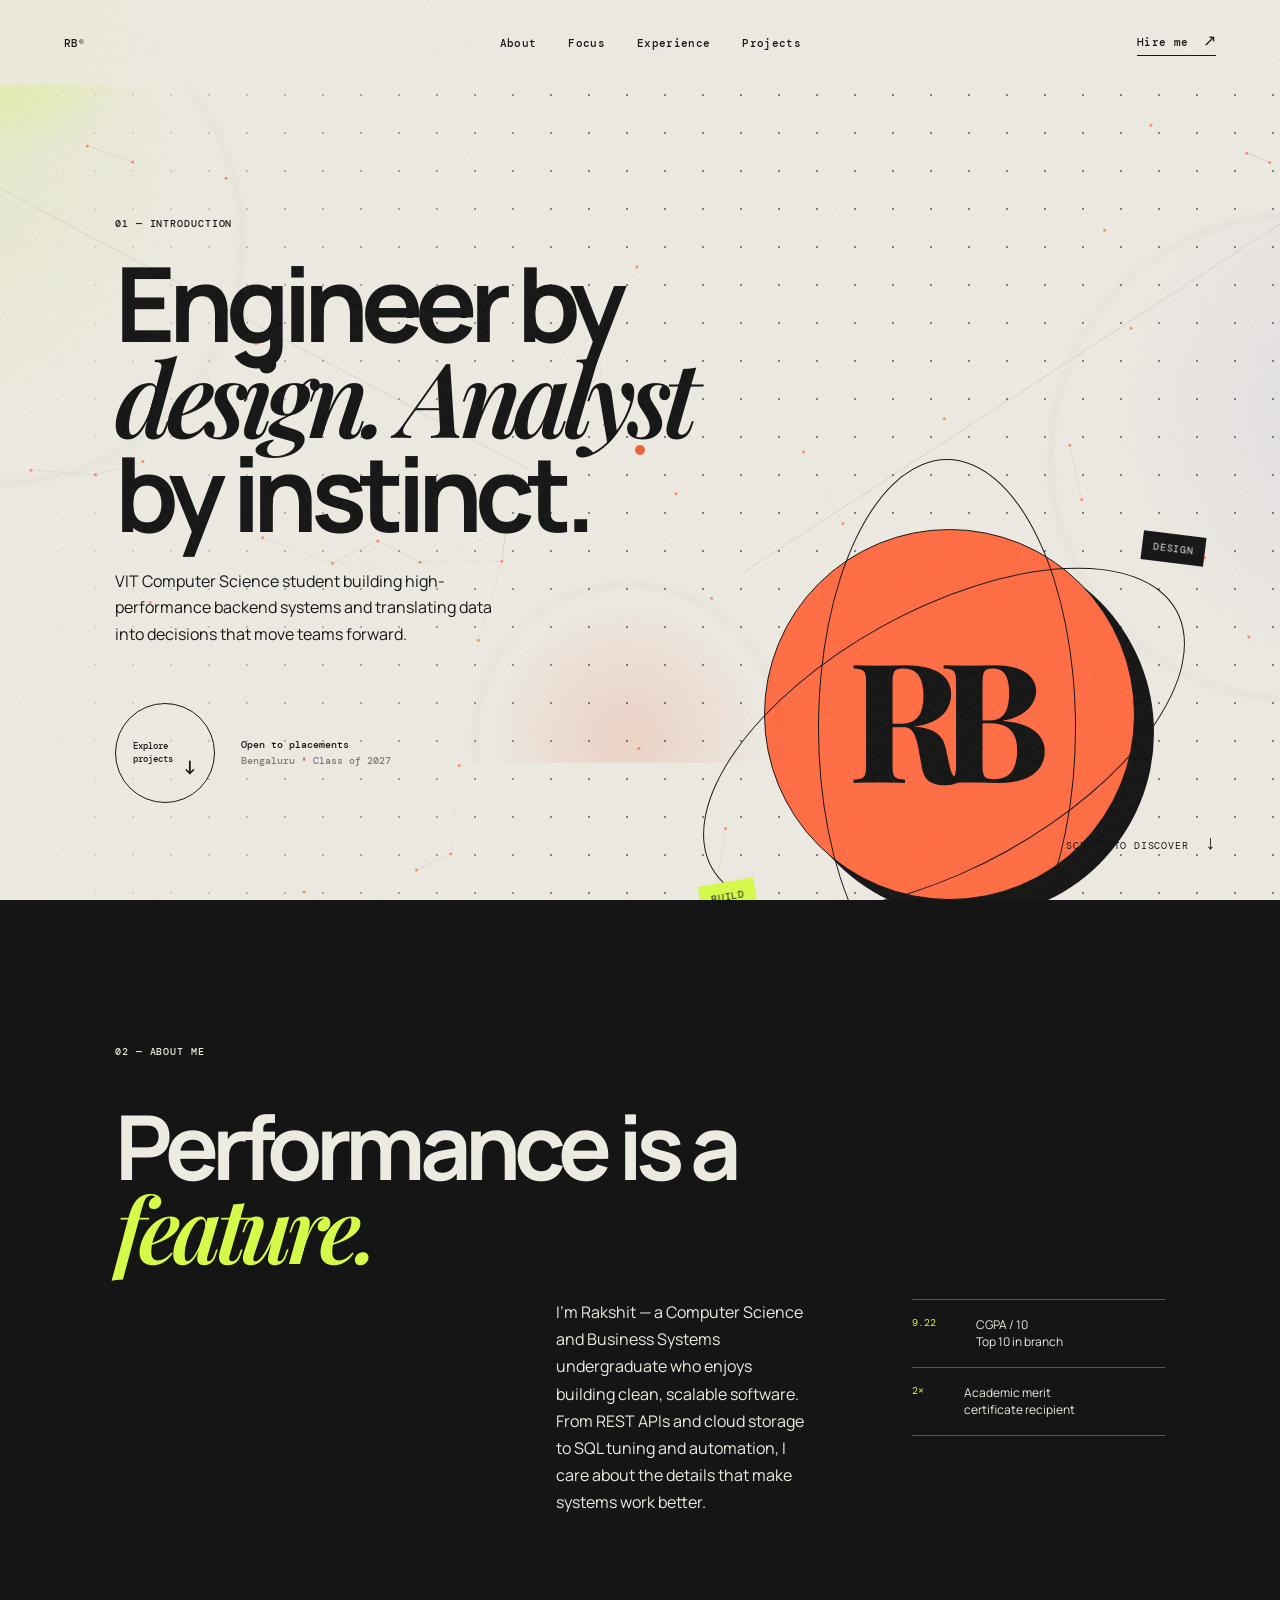
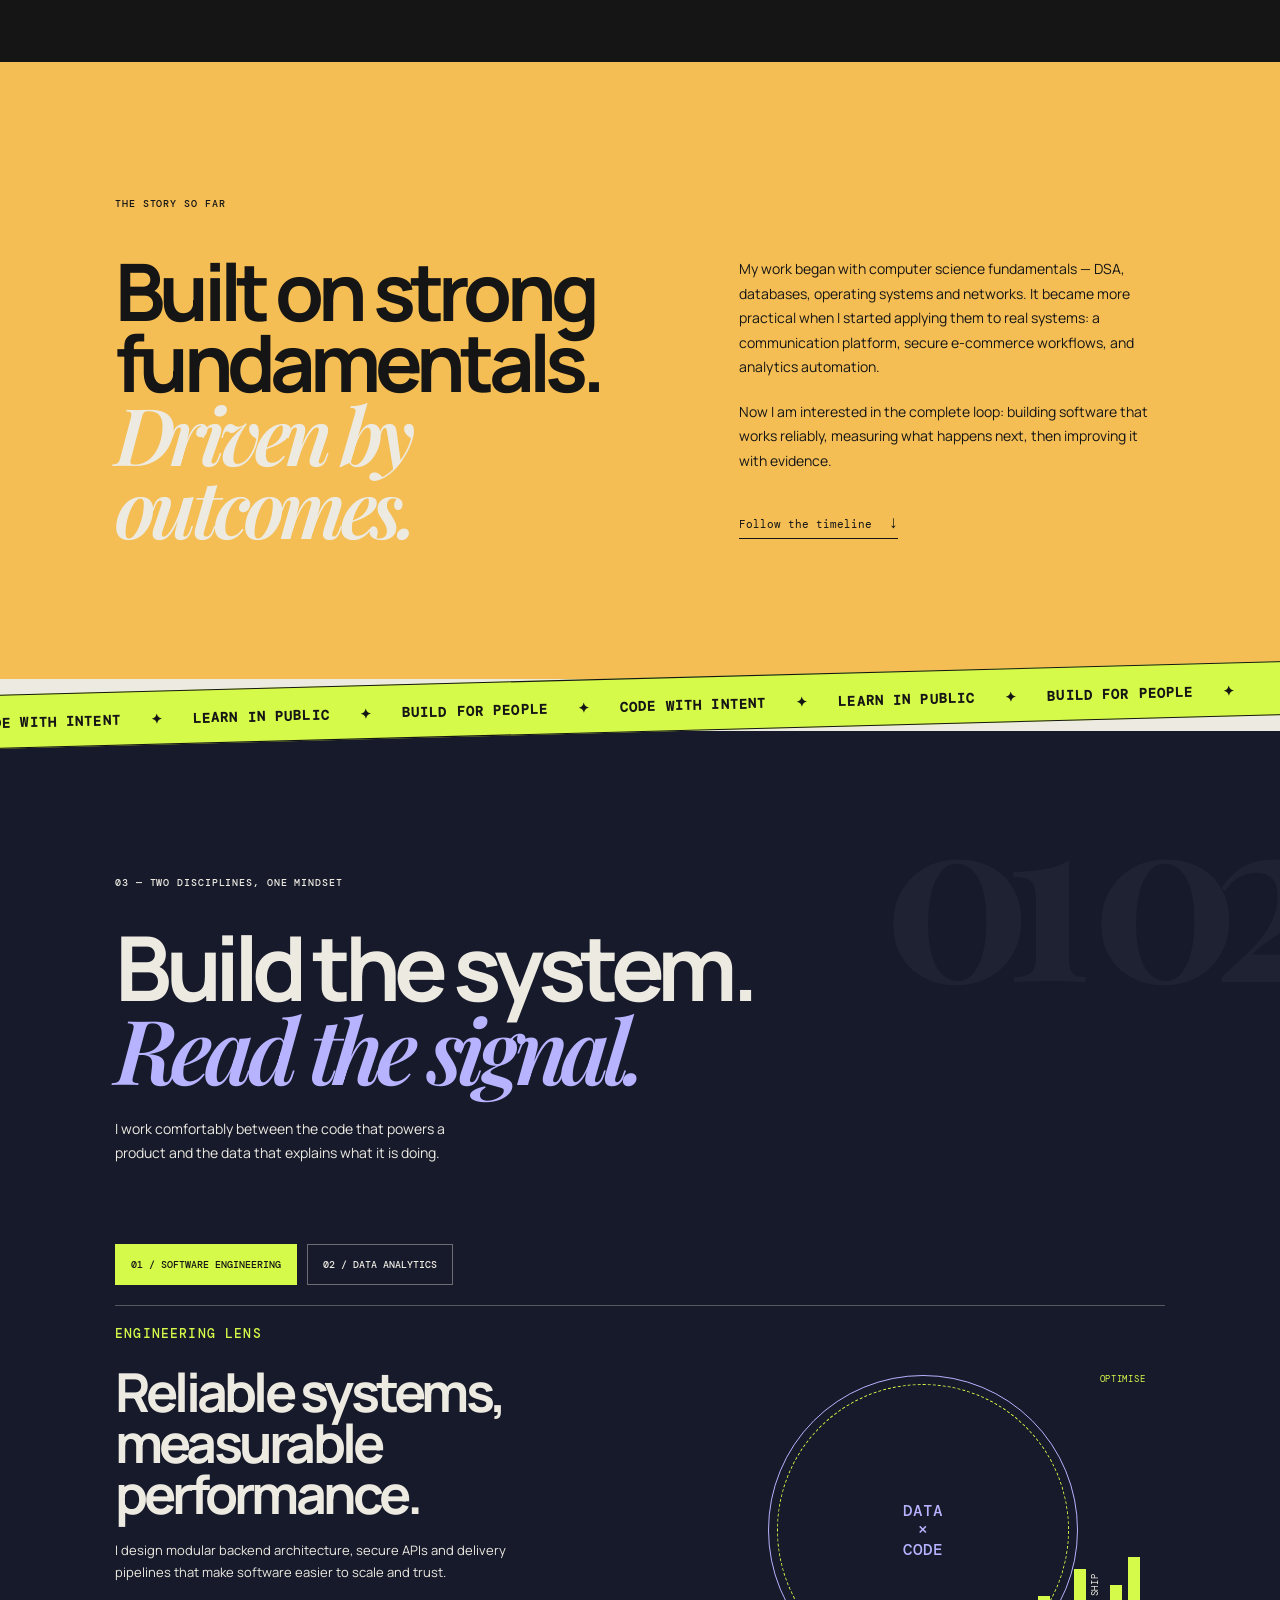
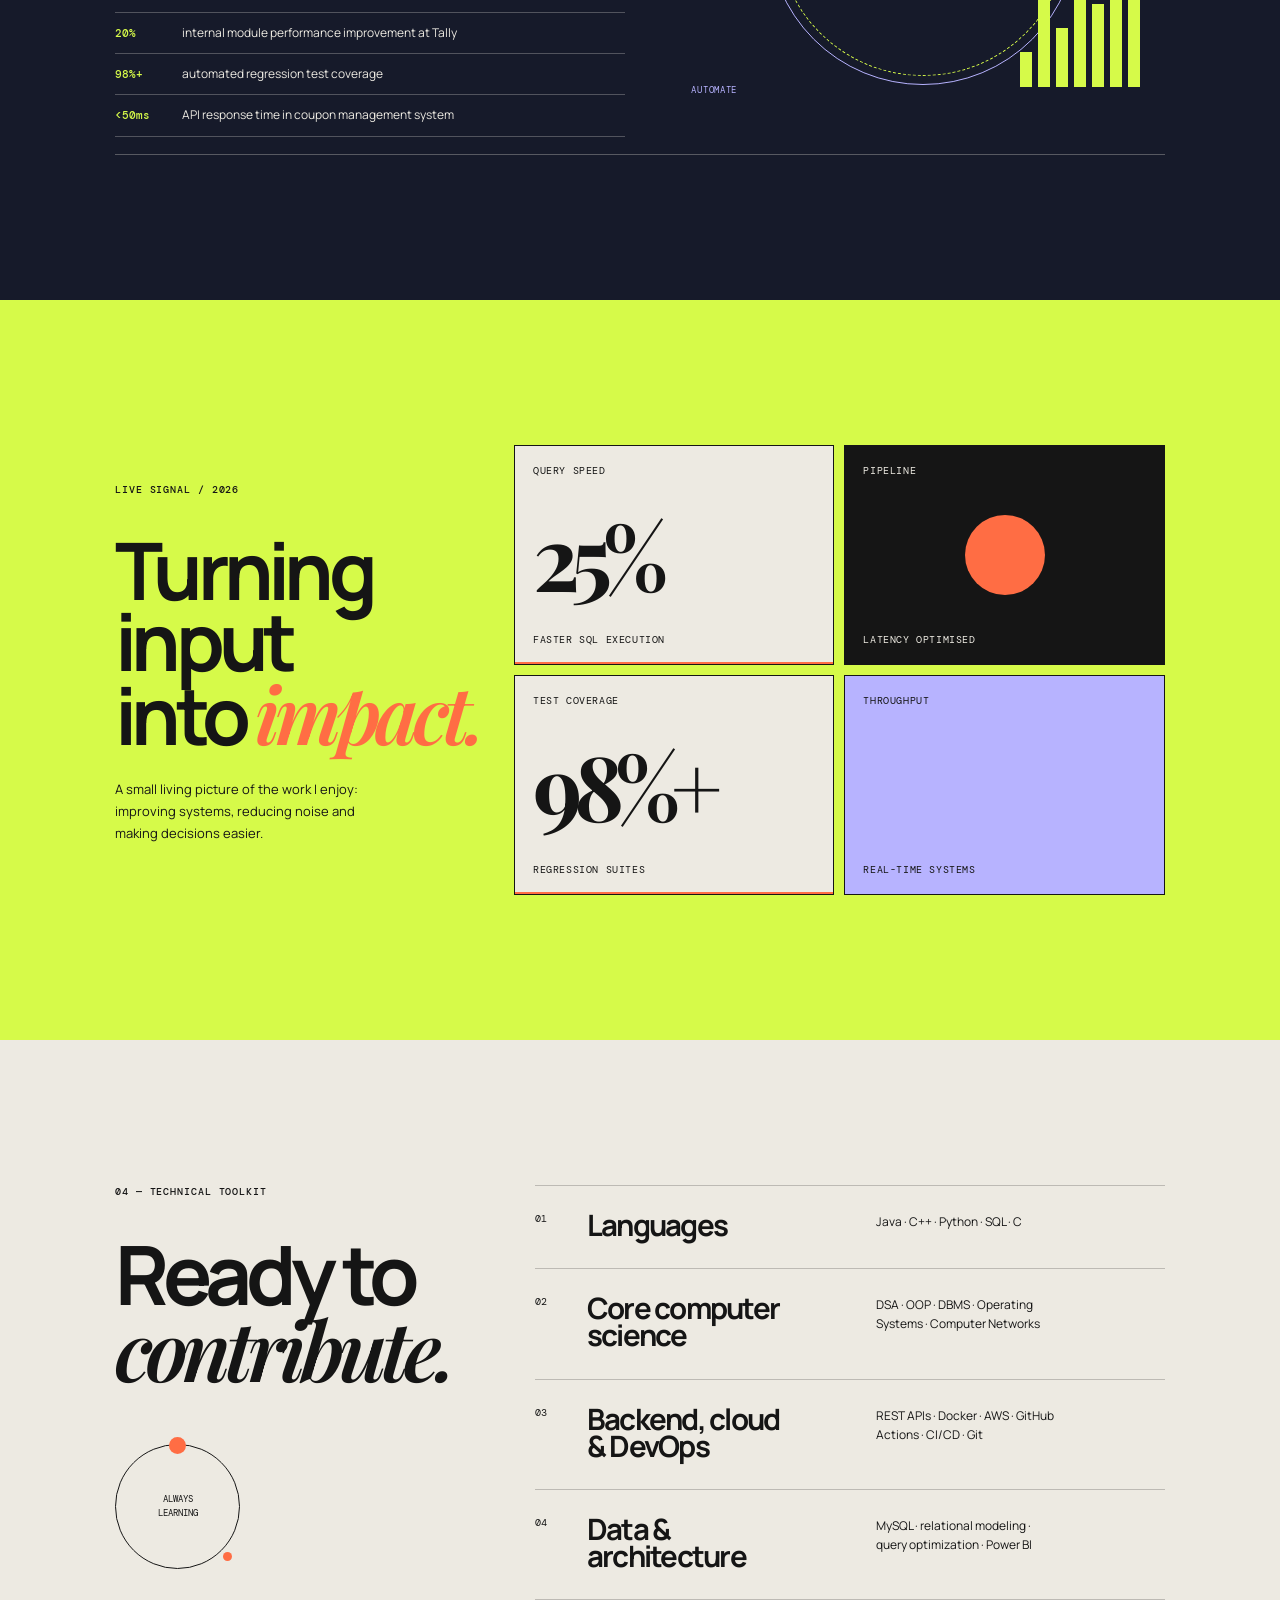
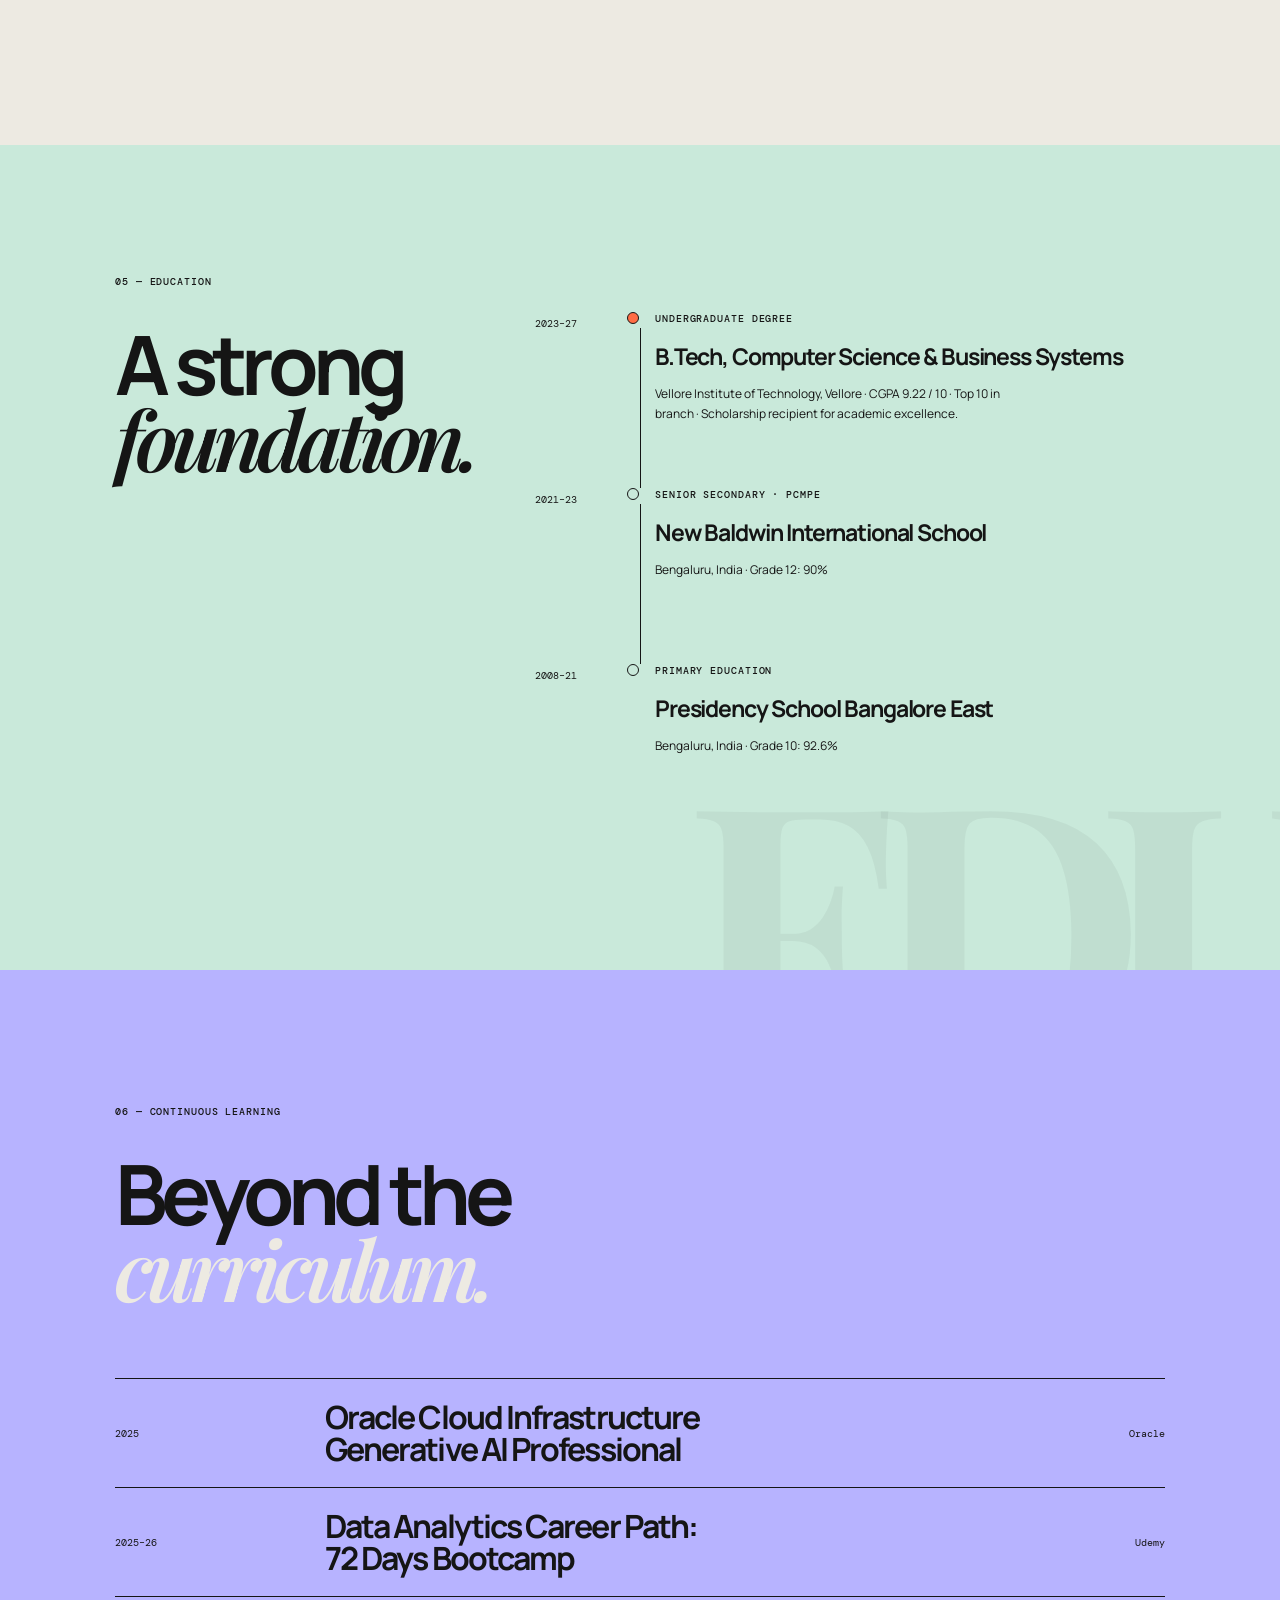
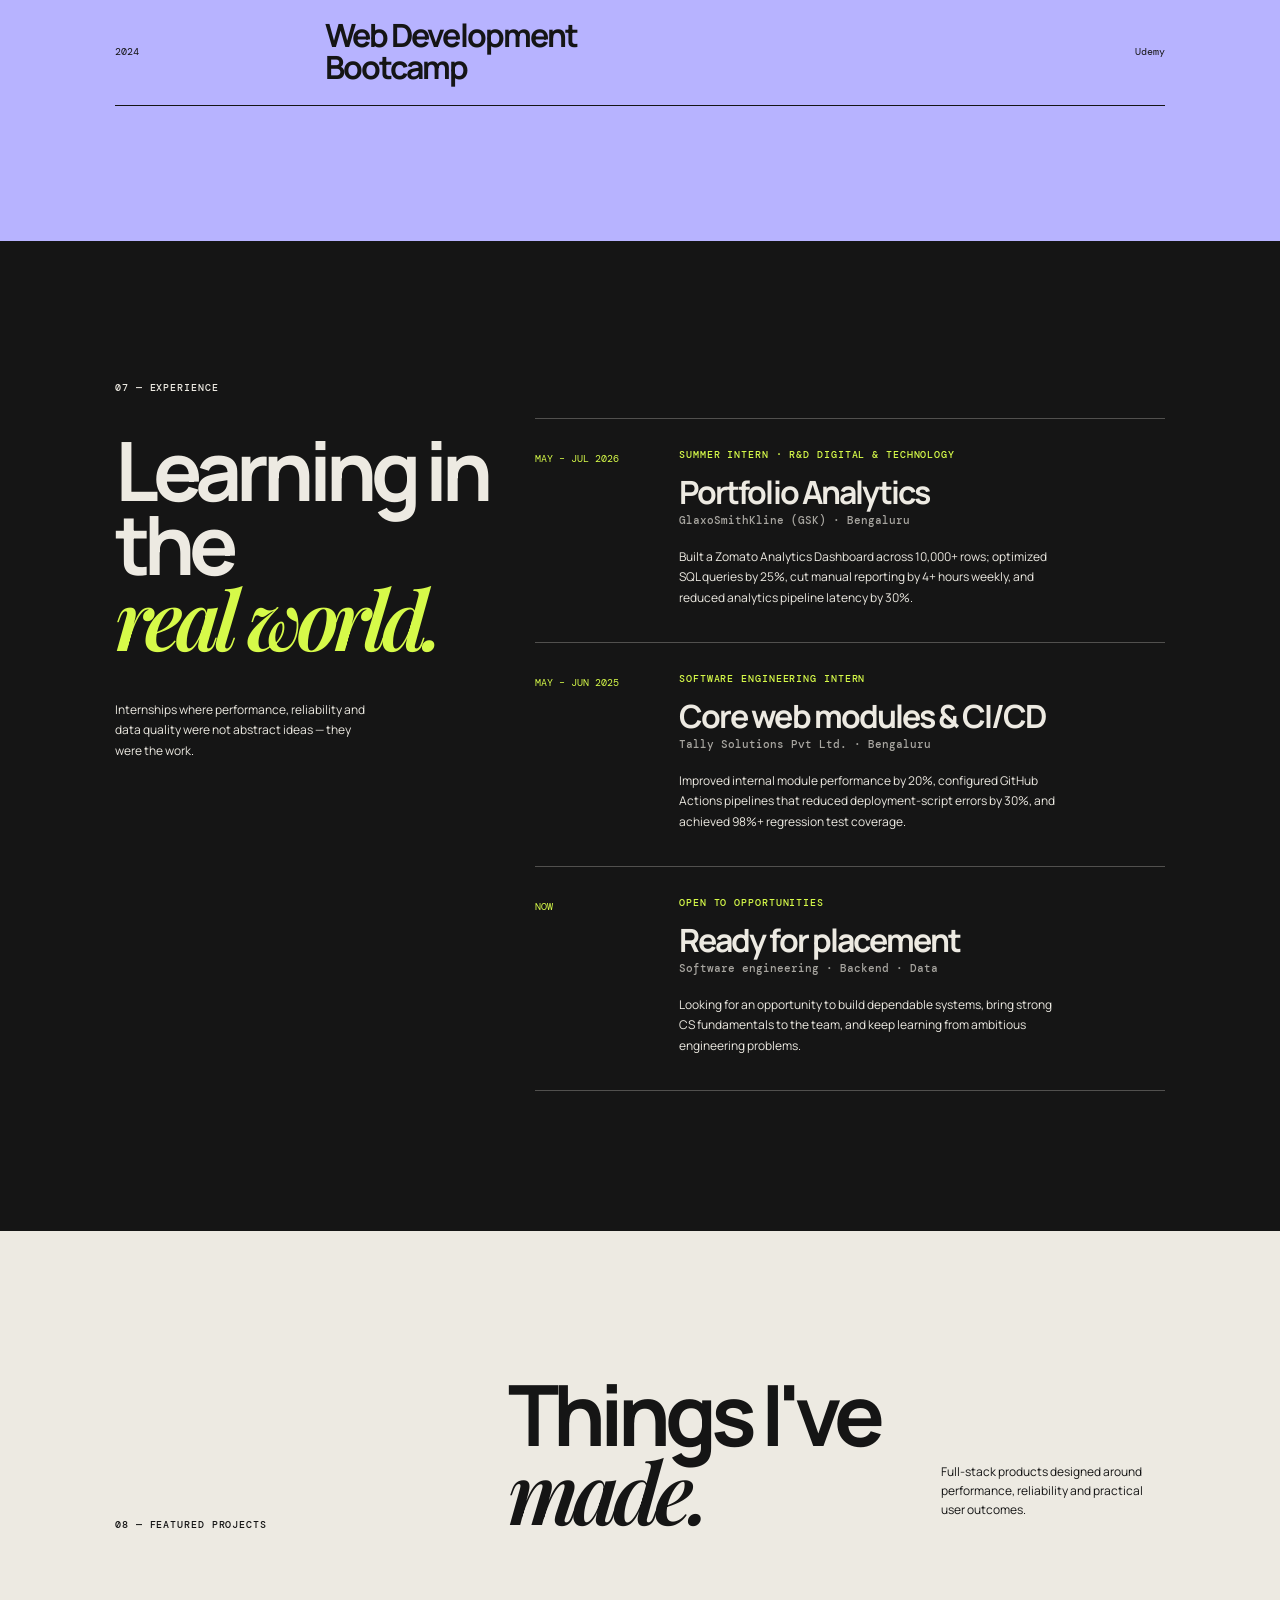
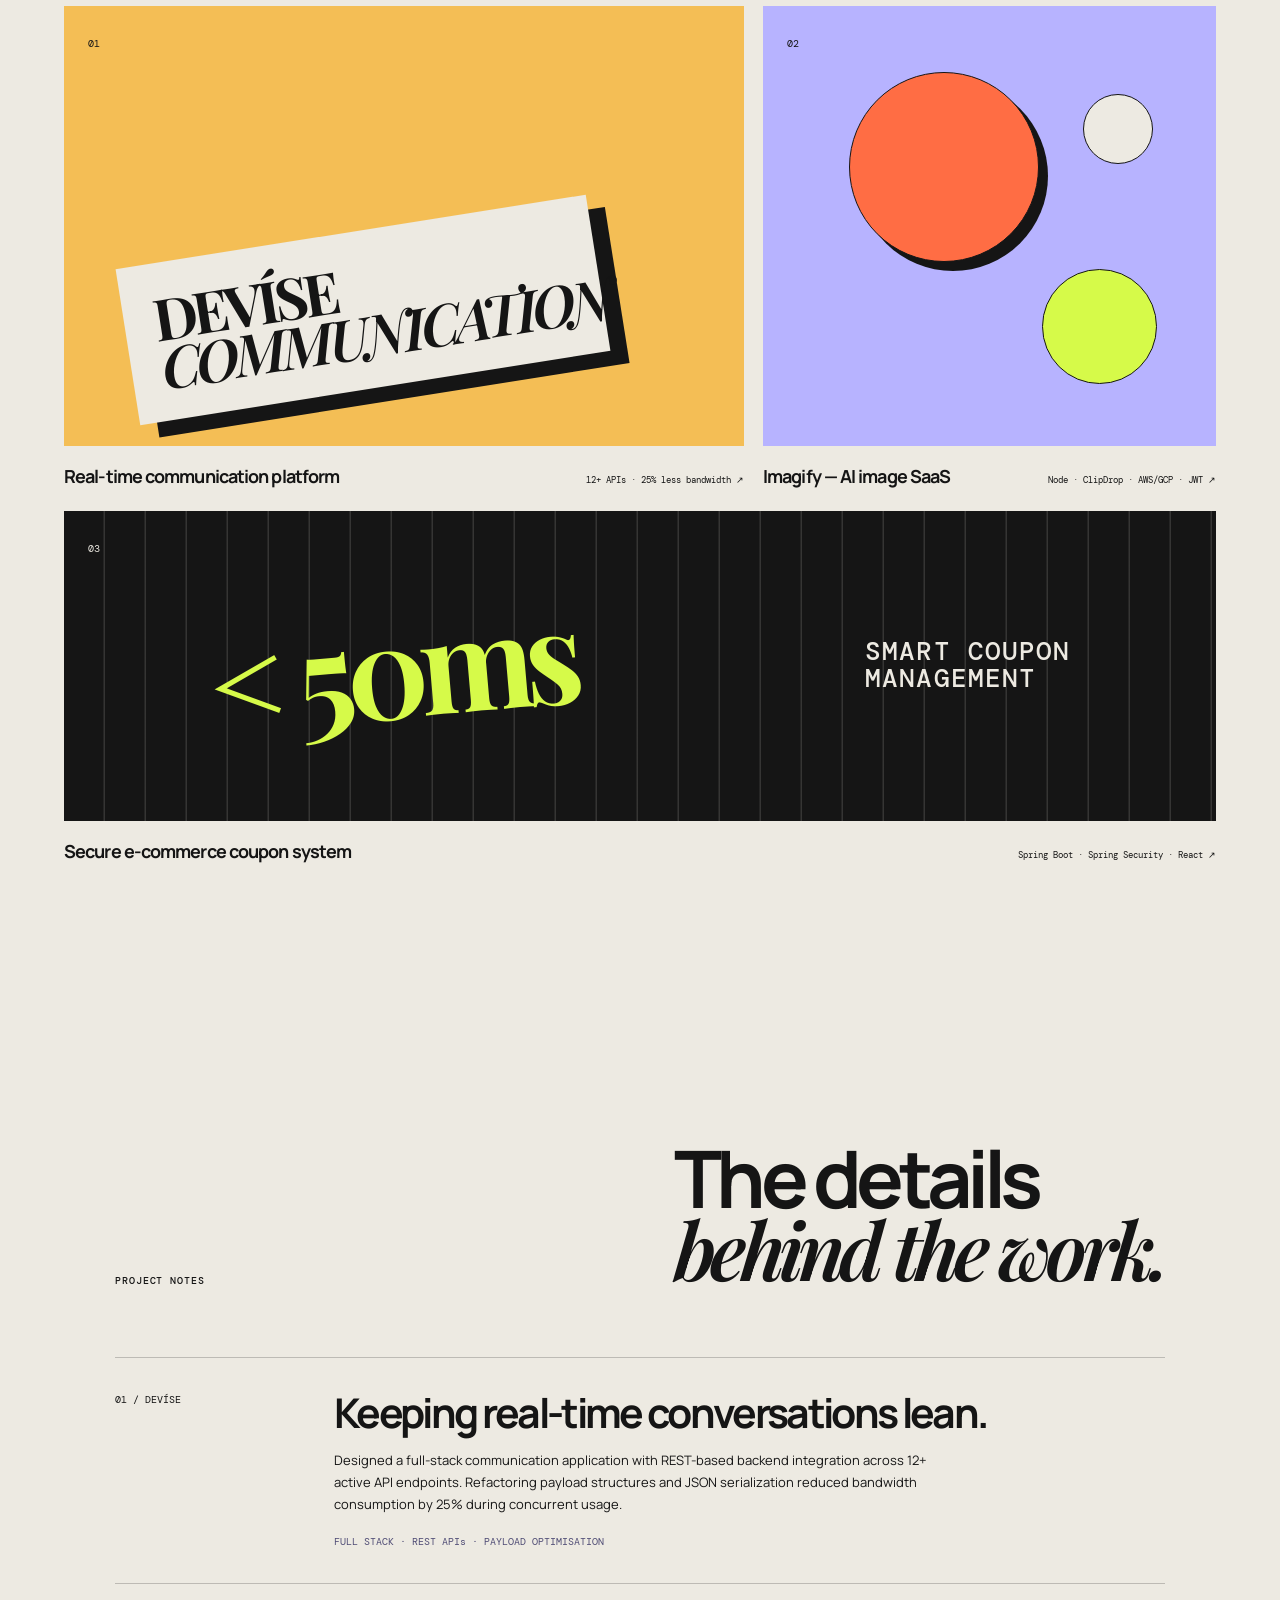
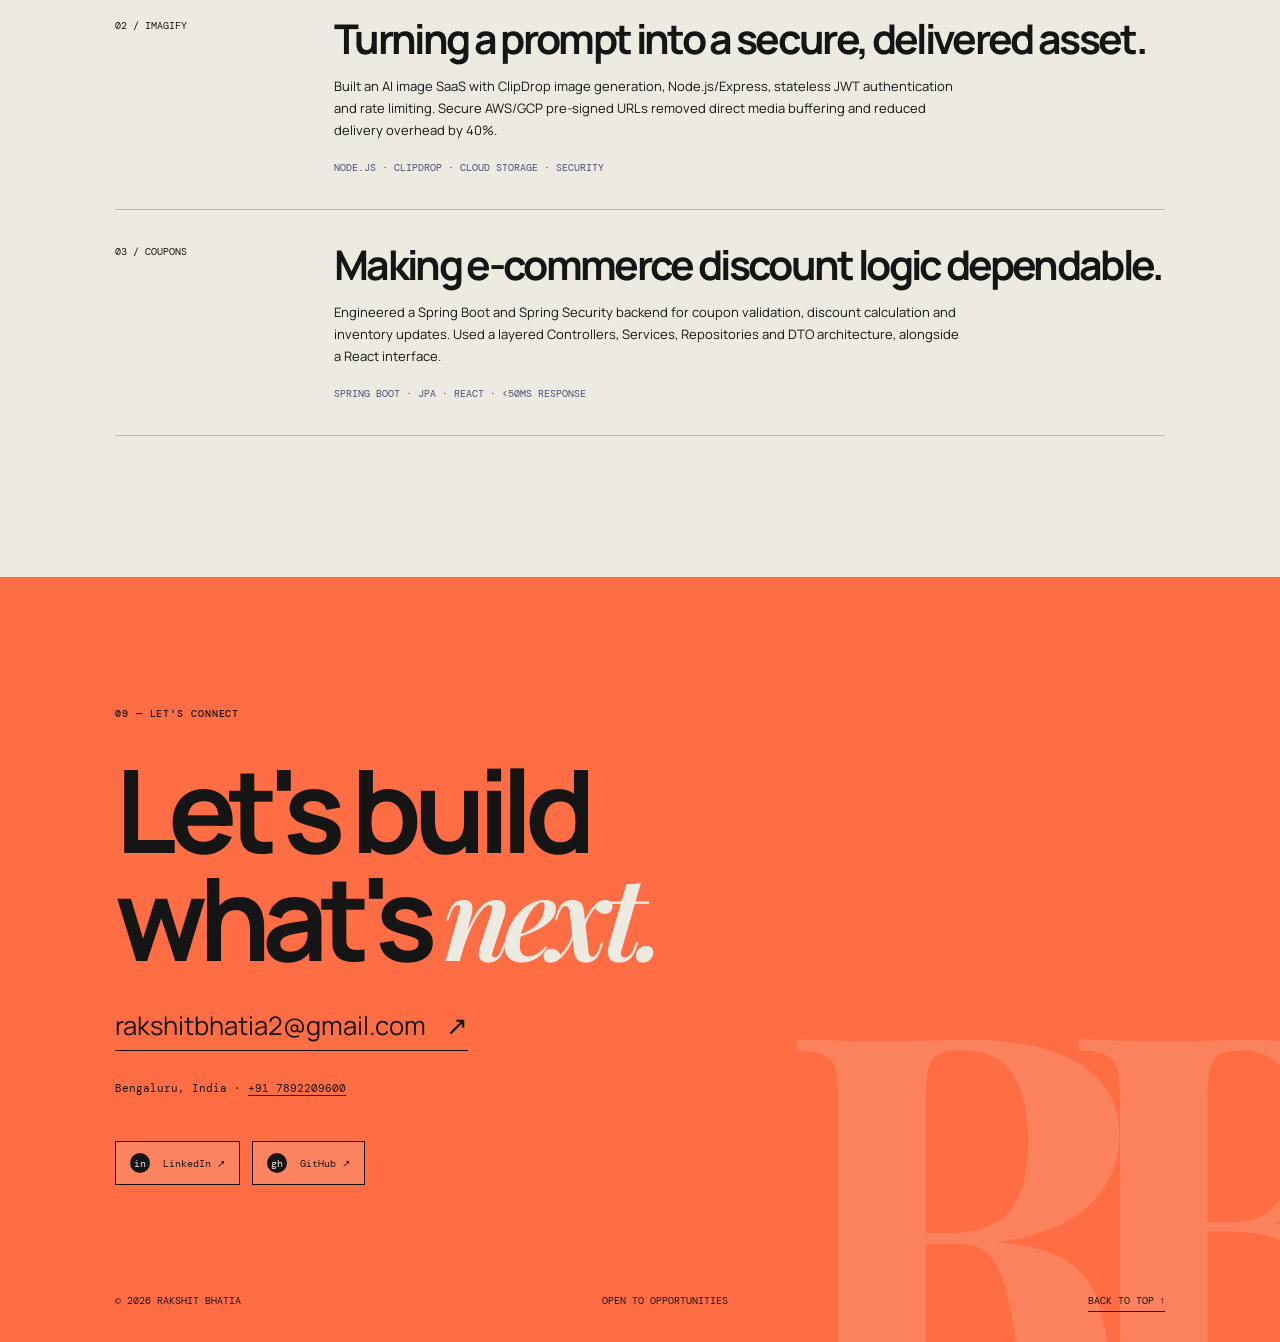
==== commit 0e1f1fdb: "Install and Configure Vercel Web Analytics Successfully installed and configured Vercel Web Analytic" ====
--- a/rakshitbhatia.com/index.html
+++ b/rakshitbhatia.com/index.html
@@ -356,5 +356,9 @@
     <script src="script.js?v=2"></script>
     <script src="interactive.js?v=2"></script>
     <script src="ambient.js?v=2"></script>
+    <script>
+      window.va = window.va || function () { (window.vaq = window.vaq || []).push(arguments); };
+    </script>
+    <script defer src="/_vercel/insights/script.js"></script>
   </body>
 </html>
